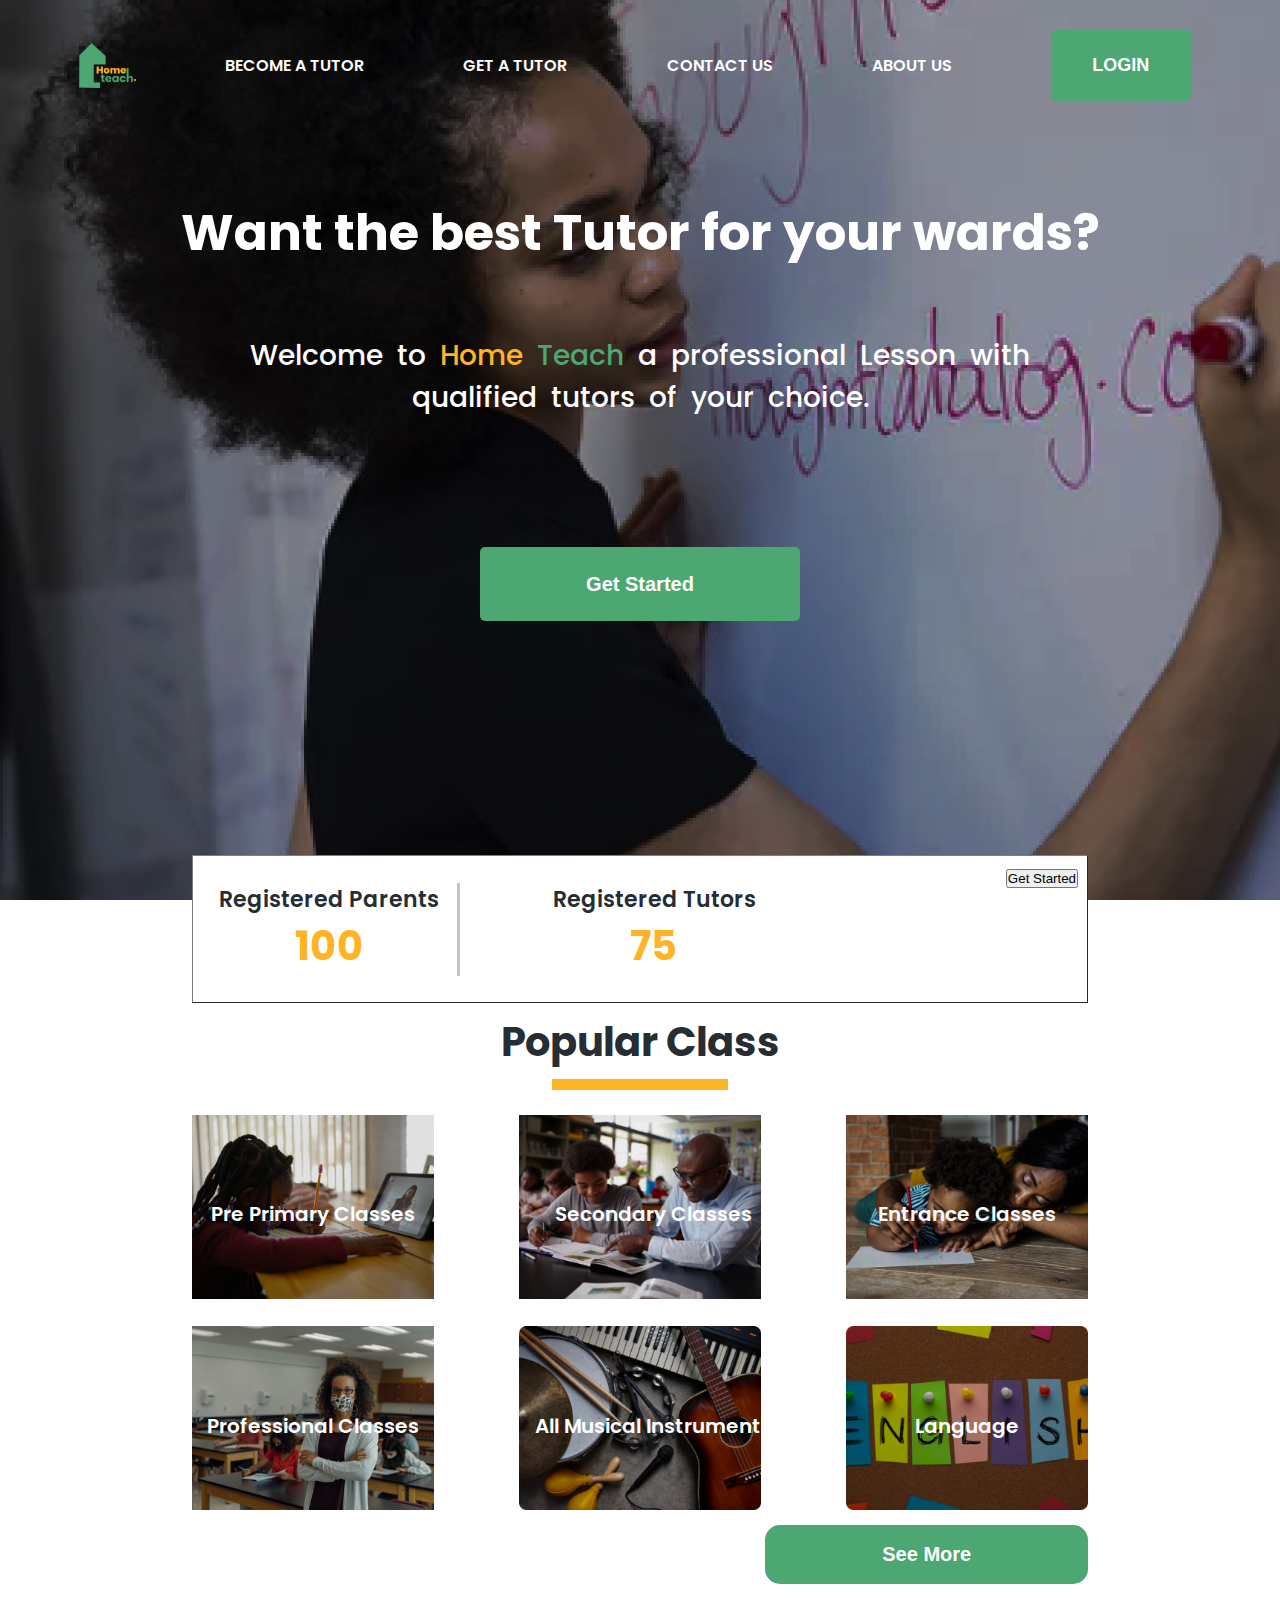
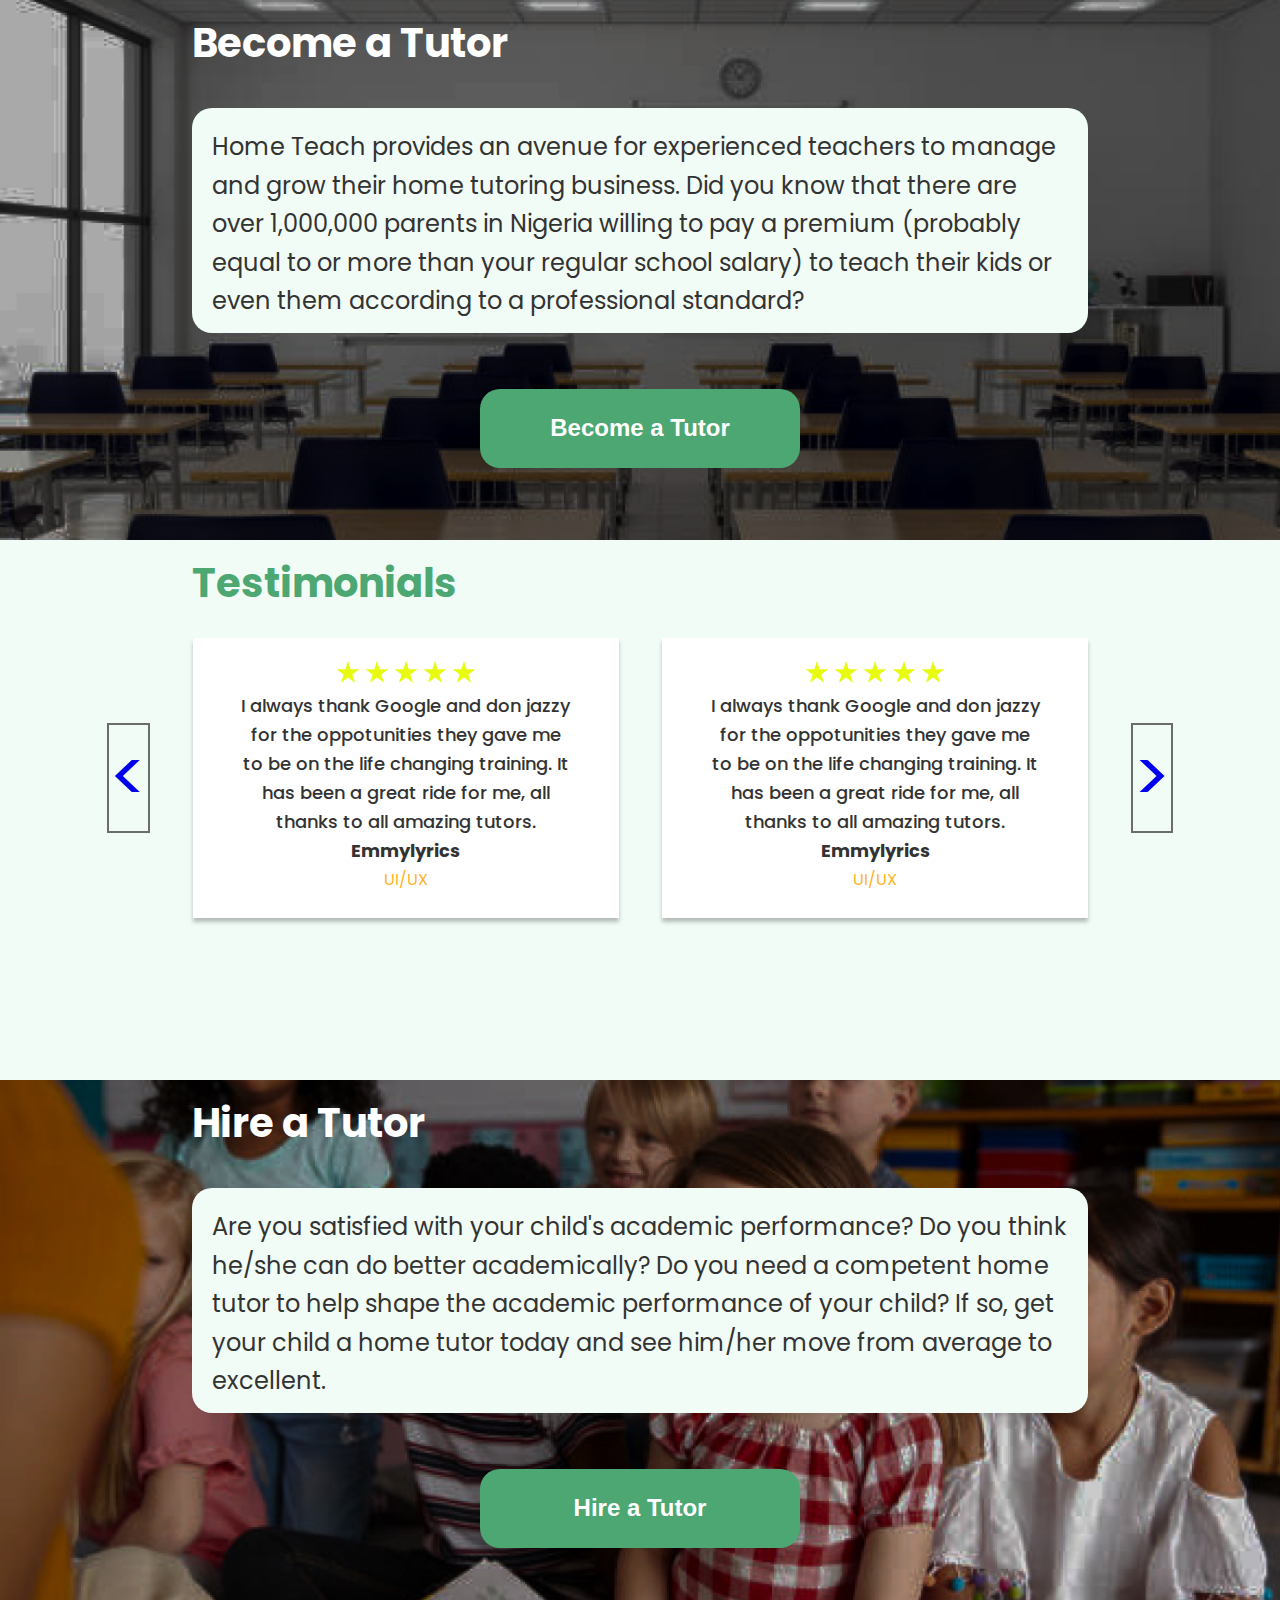
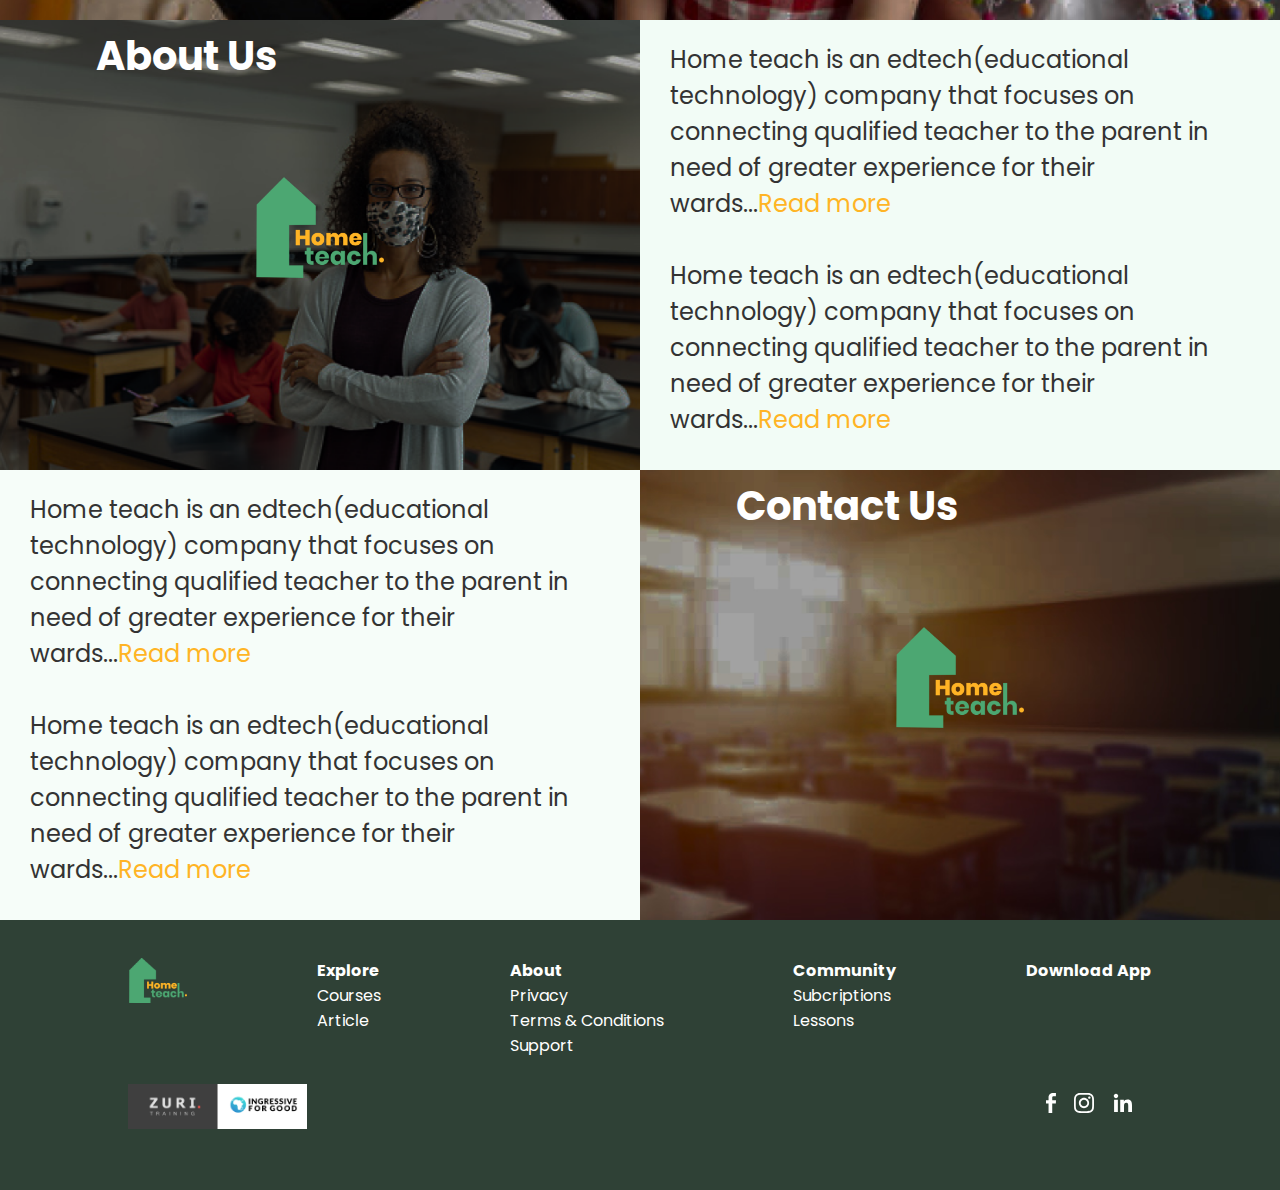
==== index.html @ fe188f07 "Rename home page.html to index.html" ====
<!DOCTYPE html>
<html lang="en">
<head>
    <meta charset="UTF-8">
    <meta http-equiv="X-UA-Compatible" content="IE=edge">
    <meta name="viewport" content="width=device-width, initial-scale=1.0">
    <title>Home page</title>
    <link rel="stylesheet" href="./homepage.css">
    <link rel="stylesheet" href="https://cdnjs.cloudflare.com/ajax/libs/font-awesome/5.15.3/css/all.min.css" integrity="sha512-iBBXm8fW90+nuLcSKlbmrPcLa0OT92xO1BIsZ+ywDWZCvqsWgccV3gFoRBv0z+8dLJgyAHIhR35VZc2oM/gI1w==" crossorigin="anonymous" referrerpolicy="no-referrer" />
</head>
<body>
    <section id="landing">
    <nav>
        <img src="./logo/hometeach 1.png" alt="logo" class="logo">

            <a href="#become-a-tutor" target="">Become a tutor</a>
            <a href="#hire-a-tutor" target="">Get a tutor</a>
            <a href="#contact-us" target="">Contact Us</a>
            <a href="#about-us" target="">About Us</a>
       
        <a href="#" target=""><button type="submit" class="login">LOGIN</button></a>
    </nav>
    <main>
        <h1 class="heading">Want the best Tutor for your wards?</h1>
        <p class="p1">Welcome to <span class="orange">Home</span> <span class="green"> Teach</span> a professional Lesson with<br> qualified tutors of your choice.</p>
        <a href="#" target=""class="btn"><button type="submit" class="btn1">Get Started</button></a>
    </main>
    </section>
    <section id="popular-class">
        <div class="part1">
            <div class="counter">
                <p>Registered Parents</p>
                <h3>100</h3>
                
            </div>
            <div class="counter" id="counter-b">
                <p>Registered Tutors</p>
                <h3>75</h3>
            </div>
            <div>
                <button type="button" >Get Started</button>
            </div>
        </div>
        <div class="sub">
            <h2 class="sub-header">Popular class</h2>
            <img src="./icons/Rectangle 138.svg" alt="" class="bar">
        </div>
        <div>
            <div class="line1">
            <img src="./bg/Rectangle 1.png" alt="Pre primary classes" class="rectangle"><span class="topic1">Pre primary Classes</span>
            <img src="./bg/Rectangle 2.png" alt="Secondary classes" class="rectangle"><span class="topic2">Secondary Classes</span>
            <img src="./bg/Rectangle 3.png" alt="Entrance classes" class="rectangle"><span class="topic3">Entrance Classes</span>
            </div>
            <div class="line2">
            <img src="./bg/Rectangle 4.png" alt="professional classes" class="rectangle"><span class="topic4">Professional Classes</span>
            <img src="./bg/Rectangle 5.png" alt="all musical instruments" class="rectangle"><span class="topic5">All Musical Instruments</span>
            <img src="./bg/Rectangle 6.png" alt="language" class="rectangle"><span class="topic6">Language</span>
            </div>
            <div class="line3">
            <a href="#" target=""><button type="button"  
            class="btn3">See More</button></a></div>
        </div>
    </section>
    <section id="become-a-tutor">
        <h2 class="header">Become a Tutor</h2>
        <div class="text-box1">
            <p>Home Teach provides an avenue for experienced teachers to manage and grow their home tutoring business. Did you know that there are over 1,000,000 parents in Nigeria willing to pay a premium (probably equal to or more than your regular school salary) to teach their kids or even them according to a professional standard?</p>
        </div>
        <div class="btn"><button type="button" class="btn4">Become a Tutor</button></div>
    </section>
    <section id="testimonials">
        <h2>Testimonials</h2>
        <div class="container">
            <a href="#" target="" class="arrow-nav1"><</a> 
            <div class="card1">
                <div class="rating">
                    
                    <img src="./icons/Star 9.svg" alt="star icon">
                    <img src="./icons/Star 9.svg" alt="star icon">
                    <img src="./icons/Star 9.svg" alt="star icon">
                    <img src="./icons/Star 9.svg" alt="star icon">
                    <img src="./icons/Star 9.svg" alt="star icon">
                </div>
                <p>I always thank Google and don jazzy for the oppotunities they gave me to be on the life changing training. It has been a great ride for me, all thanks to all amazing tutors.</p>
                <p><strong>Emmylyrics</strong></p>
                <h6> UI/UX</h6>
            </div>
            <div class="card2">
                <div class="rating">
                    <img src="./icons/Star 9.svg" alt="star icon">
                    <img src="./icons/Star 9.svg" alt="star icon">
                    <img src="./icons/Star 9.svg" alt="star icon">
                    <img src="./icons/Star 9.svg" alt="star icon">
                    <img src="./icons/Star 9.svg" alt="star icon"> 
                </div>
                <p>I always thank Google and don jazzy for the oppotunities they gave me to be on the life changing training. It has been a great ride for me, all thanks to all amazing tutors.</p>
                <p><strong>Emmylyrics</strong></p>
                <h6> UI/UX</h6>
            </div>
            <a href="#" class="arrow-nav2" target="">></a>
        </div> 
    </section> 
    <section id="hire-a-tutor">
        <h2 class="header">Hire a Tutor</h2>
        <div class="text-box2">
            <p>Are you satisfied with your child's academic performance? Do you think he/she can do better academically? Do you need a competent home tutor to help shape the academic performance of your child? If so, get your child a home tutor today and see him/her move from average to excellent.</p>
        </div>
        <div class="btn"><button type="button" class="btn5">Hire a Tutor</button></div>
    </section>
    <section id="about-us">
        <div class="first-half">
            <h2 class="header">About Us</h2>
            <img src="./logo/hometeach 2.png" alt="logo" class="logo-a"> 
        </div>
        <div class="second-half">
            <div class="text-a">
            <p>Home teach is an edtech(educational technology) company that focuses on connecting qualified teacher to the parent in need of greater experience for their wards...<a href="#" target=""class="orange">Read more</a></p>
            <br>
            <p>Home teach is an edtech(educational technology) company that focuses on connecting qualified teacher to the parent in need of greater experience for their wards...<a href="#" target="" class="orange">Read more</a></p>
            </div>
        </div>
    </section>
    <section id="contact-us">
        <div class="first-half-b">
            <div class="text-b">
            <p>Home teach is an edtech(educational technology) company that focuses on connecting qualified teacher to the parent in need of greater experience for their wards...<a href="#" target="" class="orange">Read more</a></p>
            <br>
            <p>Home teach is an edtech(educational technology) company that focuses on connecting qualified teacher to the parent in need of greater experience for their wards...<a href="#" target="" class="orange">Read more</a></p>
            </div>
        </div>
        <div class="second-half-b">
        <h2 class="header">Contact Us</h2>
        <img src="./logo/hometeach 3.png" alt="logo" class="logo-a">
        </div>
    </section>
    <footer>
        <div class="footer">
            <div class="footer-items"><img src="./logo/hometeach 4.png" alt="logo" class="logo"></div>
            <div class="footer-items">
                <p><strong>Explore</strong></p>
                <ul class="ul">
                    <li><a href="#"class="link" >Courses</a></li>
                    <li><a href="#"class="link" >Article</a></li>
                </ul>
            </div>
            <div class="footer-items">
                <p><strong>About</strong></p>
                <ul class="ul">
                    <li><a href="#" class="link">Privacy</a></li>
                    <li><a href="#" class="link">Terms & Conditions</a></li>
                    <li><a href="#" class="link" >Support</a></li>
                </ul>
            </div>
            <div class="footer-items">
                <p><strong>Community</strong></p>
                <ul class="ul">
                    <li><a href="#"class="link">Subcriptions</a></li>
                    <li><a href="#" class="link">Lessons</a></li>
                </ul>
             </div>
            <div class="footer-items">
                <a href="#"class="link"><strong>Download App</strong></a>
            </div>
        </div>
        <div class="footer-icons">
            <img src="./logo/zuri logo.png" alt="zuri-logo" class="logo">
            <div  id="icons">
                <a href="#" target=""><img src="./icons/Vector (4).svg" alt="facebook icon"></a>
                <a href="#" target=""><img src="./icons/Vector (1).svg" alt="instagram icon"></a>
                <a href="#" target=""><img src="./icons/bx_bxl-linkedin.svg" alt="linkedIn icon"></a>
            </div>
        </div>
    </footer>
</body>
</html>
---- homepage.css ----
@import url('https://fonts.googleapis.com/css2?family=Poppins:wght@400;500;600;700&display=swap');
*{
    padding: 0;
    margin: 0;
    
}
body{
    box-sizing: border-box;
    list-style: none;
    font-family: 'Poppins', sans-serif;
}
a{
    text-decoration:none;
}

/* first section*/
#landing{
    width: 100%;
    height: 100vh;
    background-image: url(./bg/img1.jpg);
    background-size: cover;
    background-repeat: no-repeat;
    /*position: absolute;*/
    margin-top: 0;
}
nav{
    display: flex;
    justify-content: space-evenly;
    align-items: center;
    width: 100%;
    margin: 0 auto 20px;
    padding-top: 20px;
}
.logo{
    height: 45px;
}
nav a{
    text-transform: uppercase;
    padding: 10px;
    color: white;
    font-weight: 600;
}
nav a:hover{
    background-color: #ffb325c4;
    border-radius: 10px;
    transition: ease-in-out 0.4s;
}
.login{
    background-color: #4ca772;
    color: white;
    font-size: 18px;
    width: 140px;
    border: none;
    border-radius: 5px;
    font-weight: 600;
    padding:25px 20px;
    
}
.login:hover, .btn1:hover, .btn3:hover, .btn4:hover, .btn5:hover{
    background-color: #ffb3258e;
    transition: all ease 0.2s;
}
main{
    width: 100%;
    margin: 0 auto;

}
main h1{
    text-align: center;
    padding:5% 0;
    font-size: 50px;
    color: white;
}
main p{
    text-align: center;
    color: white;
    font-weight: 500;
    font-size: 28px;
    margin-bottom: 2%;
    word-spacing: 7px;
}
.orange{
    color: #ffb425;
}
.green{
    color:#4ca772;
}
.btn{
    display: flex;
    justify-content: center;
    width: 100%;
    margin: 10% auto;
}
.btn1{
    margin: 0 auto;
    padding: 2% 0; 
    width: 25%;
    border: none;
    background-color: #4ca772;
    color:white;
    font-size: 20px;
    font-weight: 600;
    border-radius: 5px;
}
#popular-class{
    width:70%;
    margin:0 auto;
    background-color: white;
    text-transform: capitalize;
    height: fit-content;
}
.part1{
    display: flex;
    justify-content: space-between;
    border: 1px outset #7e7e7e;
    margin: -5% auto;
    padding: 1%;
}
.counter{
    display: flex;
    flex-direction: column;
    border-style: none inset none none;
    border-color: #c4c4c4;
    margin: 2%;
    padding-right: 2%;
    text-align: center;
}
.counter p{
    font-size: 22px;
    font-weight: 600;
    color: #262d33;
}
.counter h3{
    color:#ffb425;
    font-size: 40px;

}
#counter-b{
    margin-left: -16%;
    padding-right: -28%;
    border: none;
}
.sub{
    display: block;
    margin: 2% auto; 
    text-align: center;
}
.sub-header{
    font-size: 40px;
    color: #262d33;
    text-align: center;
    padding-bottom: 0%;
    padding-top: 4%;
}
.bar{
    padding-bottom: 0;
}
.line1, .line2{
    display: flex;
    justify-content: space-between;
    padding-bottom: 3%;
    position: relative;
}
.rectangle{
    width: 27%;
}
.topic1, .topic2, .topic3, .topic4, .topic5, .topic6{
    text-align: center;
    color: white;
    font-weight: 600;
    width: 27%;
    font-size: 20px;
    font-weight: 600;
}
.topic1, .topic4{
    position: absolute;
    top: 40%;
}
.topic2, .topic5{
    position: absolute;
    right: 35%;
    top: 40%;
}
.topic3, .topic6{
    position: absolute;
    right: 0;
    top: 40%;
}

.line3{
   position: relative;
   padding-top: 7%;
}
.btn3{
    background-color: #4ca772;
    color: white;
    font-size: 20px;
    font-weight: 600;
    border-radius: 15px;
    position: absolute;
    right: 0px;
    bottom: 16px;
    width: 36%;
    border: none;
    margin: 5% auto 0;
    padding: 2% 0; 
}

/* 3rd section*/
#become-a-tutor{
    width: 100%;
    height: 60vh;
    background-image: url(./bg/img2.jpg);
    background-repeat: no-repeat;
    background-size:cover;
    position: relative;
}
.header{
    text-align: left;
    color: white;
    font-size: 40px;
    padding: 1% 0  2% 15%;
}
.text-box1{
    /*padding: 50px 60px;*/
    position: absolute;
    top: 20%;
    right:15%;
    width: 70%;
    background-color:#f2fcf6;
    margin: 0 auto;
    border-radius: 20px;
    height:25vh;
}
.text-box1 p{
    font-size: 24px;
    font-weight: normal;
    color: #333333;
    line-height: 161%;
    font-weight: 400;
    padding: 20px;
}
.btn4{ 
    width: 25%;
    border: none;
    background-color: #4ca772;
    color:white;
    font-size: 24px;
    font-weight: 600;
    border-radius: 20px;
    margin: 0 auto ;
    padding: 2% 0; 
    position: absolute;
    top: 72%;
}
/*4th section */
#testimonials{
    background-color: #f2fcf6;
    width: 100%;
    height: 60vh;
}  
#testimonials h2{
    color: #4ca772;
    text-align: left;
    font-size: 40px;
    padding: 1% 0  2% 15%;
}
.container{
    display: flex;
    justify-content: space-evenly;
    align-items: center;
    width: 90%;
    max-height: 35vh;
    margin: 0 auto;
    
    
}
.arrow-nav1, .arrow-nav2{
    font-size: 70px;
    text-align: center;
    border: 2px solid rgba(51, 51, 51, 0.71);
}

.card1, .card2{
    background-color: white;
    /* margin: 1% 10%; */
    box-shadow: 0px 4px 4px rgba(0, 0, 0, 0.25);
    padding:2% 4%;
    text-align: center;
    font-size: 18px;
    line-height: 161%;
    color: #333333;
    font-weight: 500;
    width: 29%;
}
.card1 h6, .card2 h6{
    color:#ffb425;
    font-weight: 400;
    font-size: 16px;
}
/*5th section */
#hire-a-tutor{
    width: 100%;
    height: 60vh;
    background-image: url(./bg/img3.jpg);
    background-repeat: no-repeat;
    background-size:cover;
    position: relative;
}
.text-box2{
    position: absolute;
    top: 20%;
    right:15%;
    width: 70%;
    background-color:#f2fcf6;
    margin: 0 auto;
    border-radius: 20px;
    height:25vh;
}
.text-box2 p{
    font-size: 24px;
    font-weight: normal;
    color: #333333;
    line-height: 161%;
    font-weight: 400;
    padding: 20px;
}
.btn5{ 
    width: 25%;
    border: none;
    background-color: #4ca772;
    color:white;
    font-size: 24px;
    font-weight: 600;
    border-radius: 20px;
    margin: 0 auto ;
    padding: 2% 0; 
    position: absolute;
    top: 72%;
}
/*6th/7th section*/
#about-us, #contact-us{
    width: 100%;
    height: 50vh;
    display: flex;
    justify-content: space-between;
    position: relative;
}
.logo-a, .logo-b{
    position: absolute;
    top: 35%;
    right:40%;
    width: 20%;  
}


.first-half{
    background-image: url(./bg/img4.jpg);
    width: 50%;
    background-repeat: no-repeat;
    background-size: cover;
    color: white;
    position: relative;
}
.second-half{
    width: 50%;
    background-color: #f2fcf6;
    margin:0;
    
}
.text-a{
    font-size: 24px;
    font-weight: 400;
    color: #333333;
    position: absolute;
    top:5%;
    padding: 0 30px;
    left: 50%;
    line-height: 36px;
    
}
.text-b{
    font-size: 24px;
    font-weight: 400;
    color: #333333;
    position: absolute;
    top:5%;
    right: 50%;
    padding: 0 30px;
    line-height: 36px;
    
}
.first-half-b{
    width:50%;
    background-color: #f6fdf9;
}
.second-half-b{
    background-image: url(./bg/img5.jpg);
    width: 50%;
    background-repeat: no-repeat;
    background-size: cover;
    color: white;
    position: relative;
}
footer{
    background-color: #2f4136;
    color: white;
    margin: 0 auto;
    width: 100%;
    height: 30vh;
    display: flex;
    flex-direction: column;
}
.footer{
    display: flex;
    justify-content: space-evenly;
    align-items: flex-start;
    padding-top: 3%;
}
.ul, .link{
    list-style: none;
    color: white;
}
footer .link:hover{
    background-color: #ffb425;
}
.footer-icons{
    display: flex;
    justify-content: space-between;
    align-items: center;
    margin: 0 auto;
    padding: 2% 0;
    width: 80%;
}
#icons{
    display: flex;
    justify-content: space-evenly;
    align-items: center;
    width: 12%;
    
}
/* Media Queries */
/*@media screen and (max-width: 320px) {
    body{
        max-height: auto;
    }
    nav{
        display: none;
    }
    #landing{
        height: 50vh;
        position: relative;
    }
    main h1{
        font-size: 1px;
        text-align: center;
        line-height: 100%;
        width: 70%;
    }
    main p{
        font-size: 2px;
        margin: 0 auto;
        width:80%;
    }
    button .btn1{
        width: 15px;
        padding: 2px 4px;

    }
    
}
@media screen and (max-width:480px) {

}
@media screen and (max-width:768px){
    #landing{
        height: 50vh;
    }
    .login{
        padding:2px;
        font-size: 14px;
        width: 20px;   
    }
    button .btn1{

    }
    main h1{
        font-size:25px;
    }
    main p{
        font-size: 14px;
    }
    .part1{
        
    }
    .text-a, .text-b{
        line-height:140% ;
    }
    .logo-a, .logo-b{
        width: 50%;
        right: 30px;
    }
    .text-box1 p, .text-box2 p, .text-a, .text-b{
        width:70%
        font-size: 10px;
        font-weight: normal;
        color: #333333;

    }
    
}
@media screen and (max-width:1212px) {
    body{
        width: 100%;
        height: auto;
    }
    #landing{
        height: auto;

    }
    nav{
        width: 80%;
    }

    button .login{
        padding: 5px;
    }
    main h1{
        font-size: 32px;
    }
    main p{
        font-size: 18px;
    }
    button .btn1{
          margin-top: -70px;     
        
    }
    div .container{
        font-size: 12px;
    }
    .text-box1 p, .text-box2 p, .text-a, .text-b{
        font-size: 18px;
        font-weight: normal;
        color: #333333;

    }
    .logo-a, .logo-b{
        width: 50%;
       left: 30%;
    }

}*/
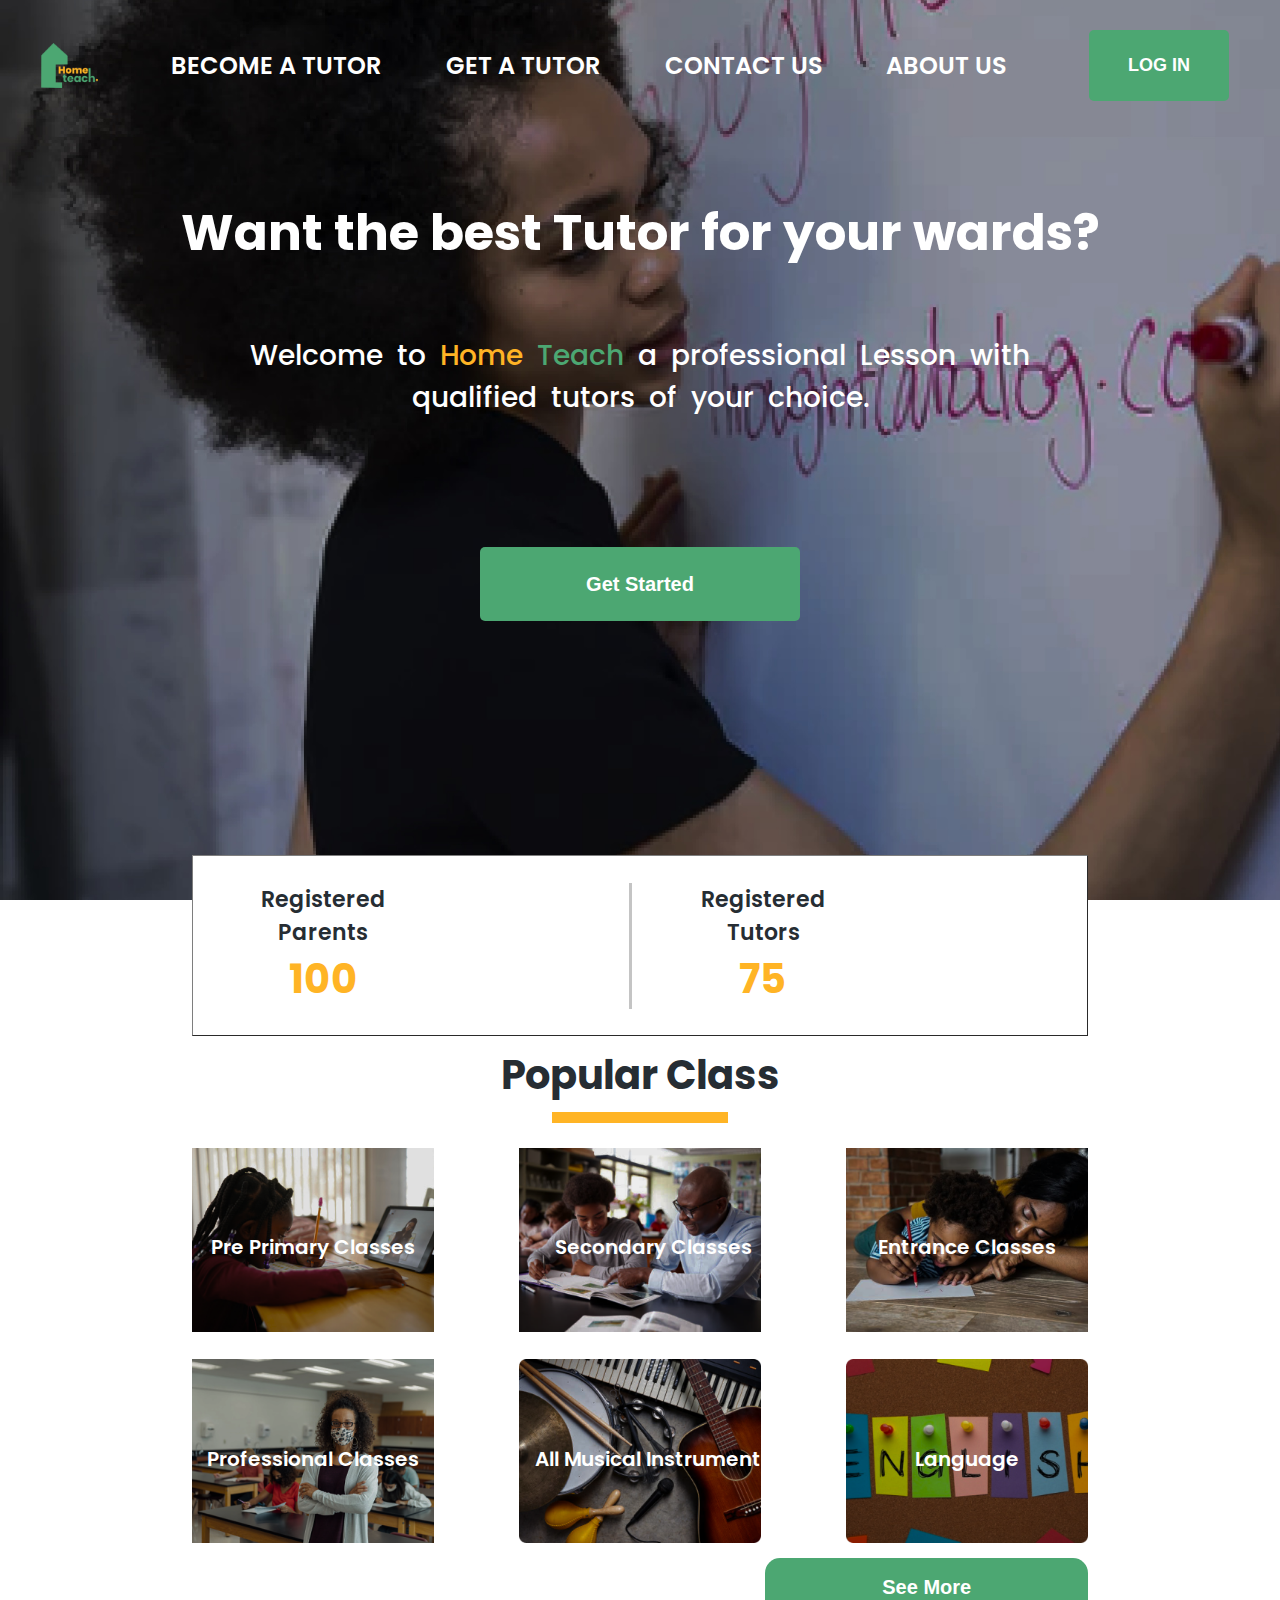
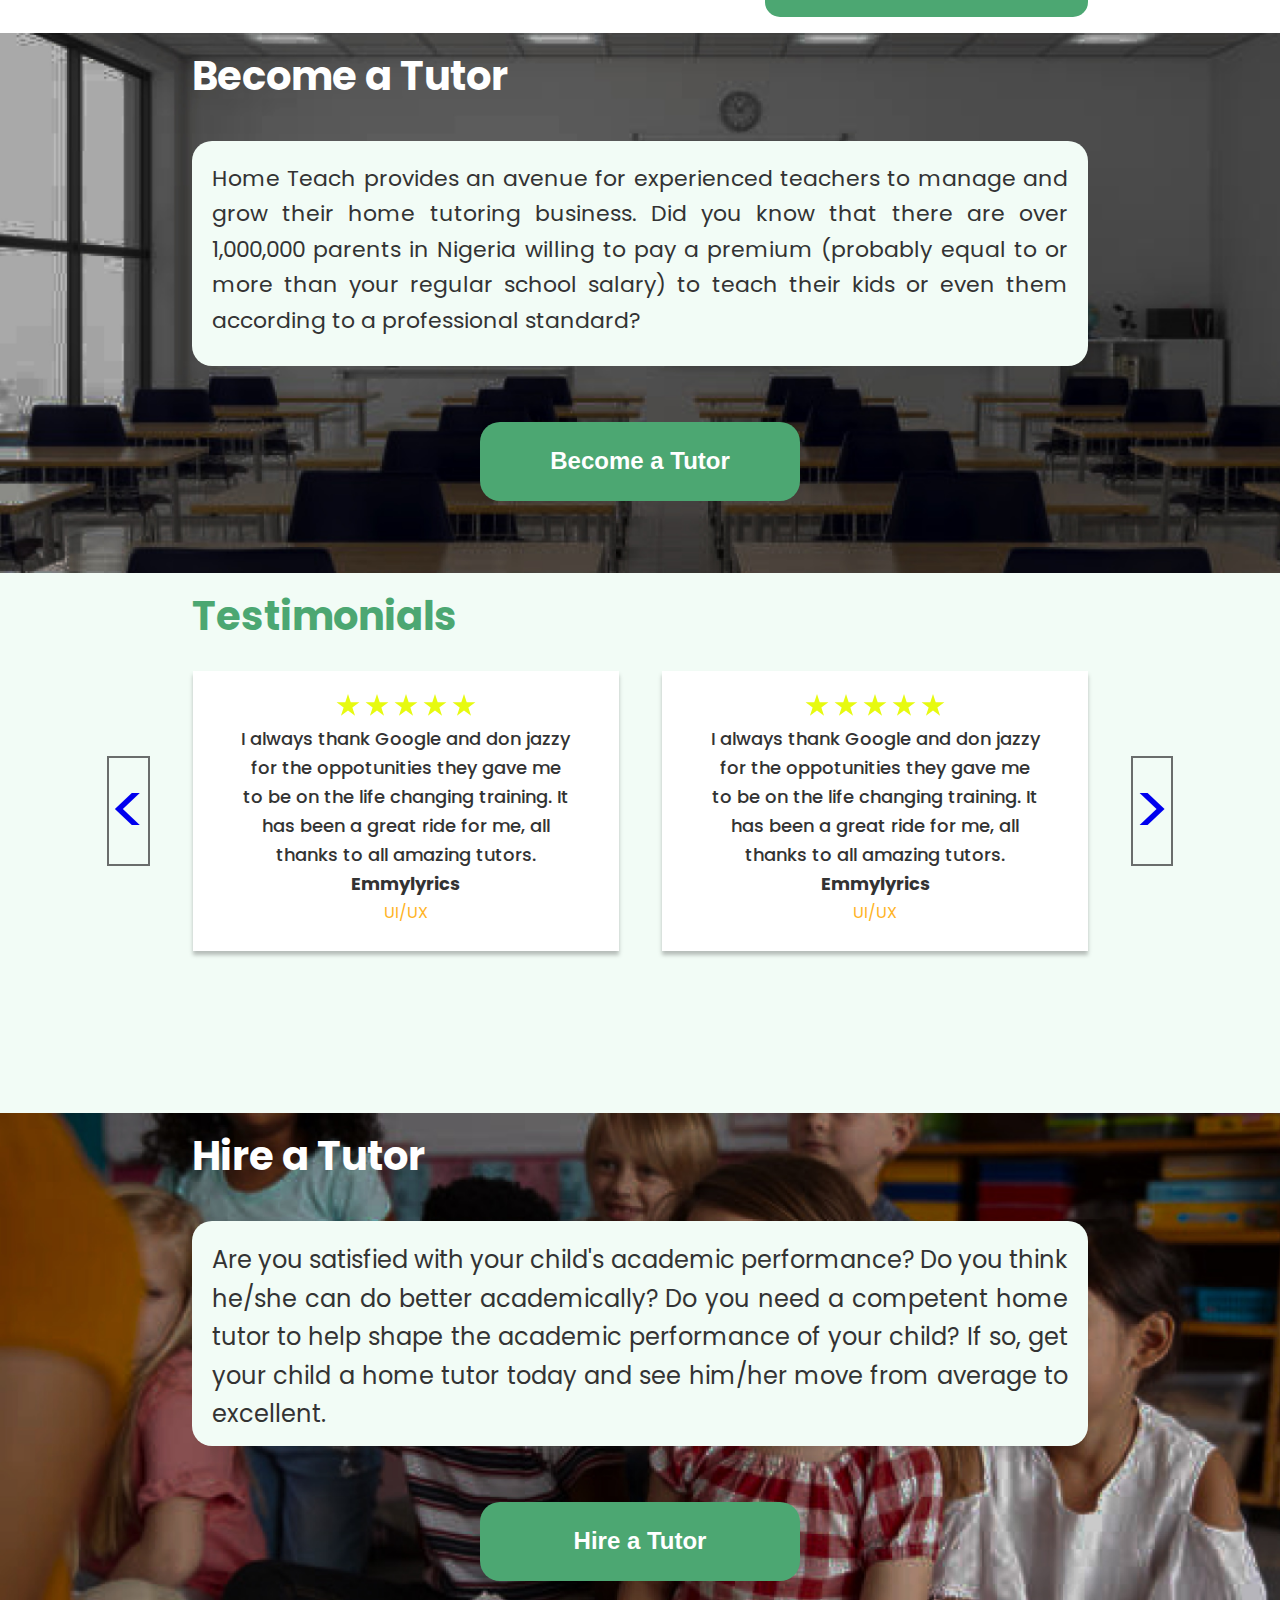
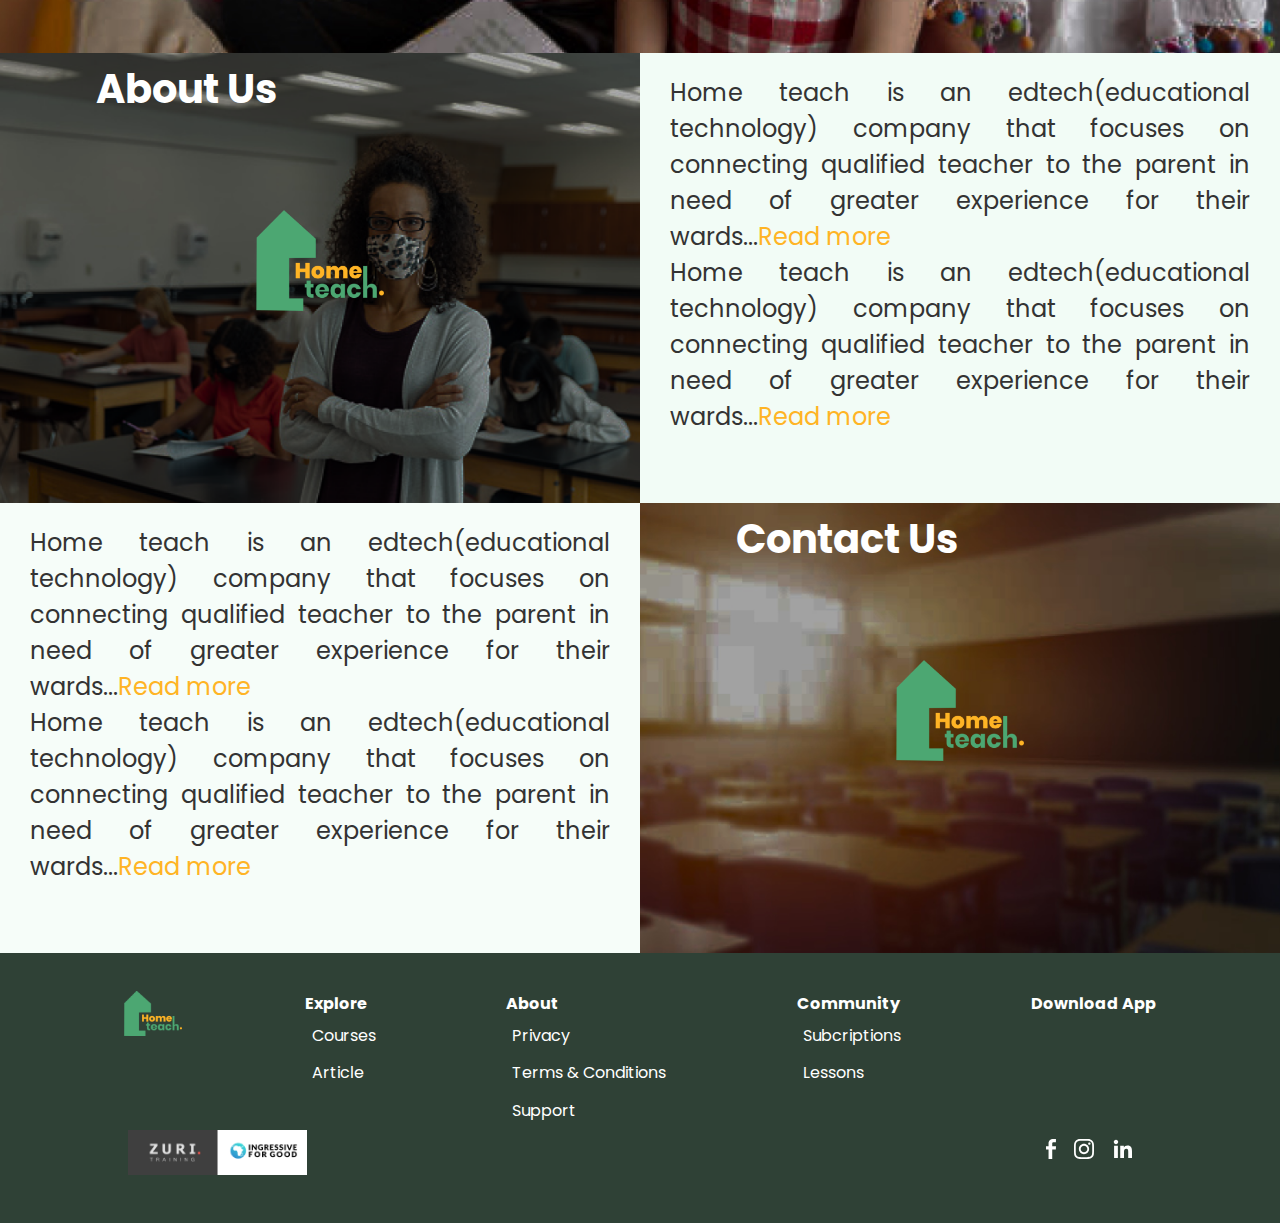
==== commit 21e766be: "desktop responsiveness" ====
--- a/index.html
+++ b/index.html
@@ -7,18 +7,25 @@
     <title>Home page</title>
     <link rel="stylesheet" href="./homepage.css">
     <link rel="stylesheet" href="https://cdnjs.cloudflare.com/ajax/libs/font-awesome/5.15.3/css/all.min.css" integrity="sha512-iBBXm8fW90+nuLcSKlbmrPcLa0OT92xO1BIsZ+ywDWZCvqsWgccV3gFoRBv0z+8dLJgyAHIhR35VZc2oM/gI1w==" crossorigin="anonymous" referrerpolicy="no-referrer" />
+    <script src="./homepage.js" defer></script>
 </head>
 <body>
+    
     <section id="landing">
-    <nav>
+    <nav class="navbar">
         <img src="./logo/hometeach 1.png" alt="logo" class="logo">
-
-            <a href="#become-a-tutor" target="">Become a tutor</a>
-            <a href="#hire-a-tutor" target="">Get a tutor</a>
-            <a href="#contact-us" target="">Contact Us</a>
-            <a href="#about-us" target="">About Us</a>
-       
-        <a href="#" target=""><button type="submit" class="login">LOGIN</button></a>
+        <a href="#" class="hamburger">
+            <span class="rod"></span>
+            <span class="rod"></span>
+            <span class="rod"></span>
+        </a>
+        <ul class="navlink">
+        <li><a href="#become-a-tutor" target="">Become a tutor</a></li>
+        <li><a href="#hire-a-tutor" target="">Get a tutor</a></li>
+        <li><a href="#contact-us" target="">Contact Us</a></li>
+        <li><a href="#about-us" target="">About Us</a></li>
+        </ul>
+        <a href="#" target=""><button type="submit" class="login">LOG IN</button></a>
     </nav>
     <main>
         <h1 class="heading">Want the best Tutor for your wards?</h1>
@@ -36,9 +43,6 @@
             <div class="counter" id="counter-b">
                 <p>Registered Tutors</p>
                 <h3>75</h3>
-            </div>
-            <div>
-                <button type="button" >Get Started</button>
             </div>
         </div>
         <div class="sub">
@@ -115,7 +119,6 @@
         <div class="second-half">
             <div class="text-a">
             <p>Home teach is an edtech(educational technology) company that focuses on connecting qualified teacher to the parent in need of greater experience for their wards...<a href="#" target=""class="orange">Read more</a></p>
-            <br>
             <p>Home teach is an edtech(educational technology) company that focuses on connecting qualified teacher to the parent in need of greater experience for their wards...<a href="#" target="" class="orange">Read more</a></p>
             </div>
         </div>
@@ -124,7 +127,6 @@
         <div class="first-half-b">
             <div class="text-b">
             <p>Home teach is an edtech(educational technology) company that focuses on connecting qualified teacher to the parent in need of greater experience for their wards...<a href="#" target="" class="orange">Read more</a></p>
-            <br>
             <p>Home teach is an edtech(educational technology) company that focuses on connecting qualified teacher to the parent in need of greater experience for their wards...<a href="#" target="" class="orange">Read more</a></p>
             </div>
         </div>
@@ -138,14 +140,14 @@
             <div class="footer-items"><img src="./logo/hometeach 4.png" alt="logo" class="logo"></div>
             <div class="footer-items">
                 <p><strong>Explore</strong></p>
-                <ul class="ul">
+                <ul class="footer-list">
                     <li><a href="#"class="link" >Courses</a></li>
                     <li><a href="#"class="link" >Article</a></li>
                 </ul>
             </div>
             <div class="footer-items">
                 <p><strong>About</strong></p>
-                <ul class="ul">
+                <ul class="footer-list">
                     <li><a href="#" class="link">Privacy</a></li>
                     <li><a href="#" class="link">Terms & Conditions</a></li>
                     <li><a href="#" class="link" >Support</a></li>
@@ -153,7 +155,7 @@
             </div>
             <div class="footer-items">
                 <p><strong>Community</strong></p>
-                <ul class="ul">
+                <ul class="footer-list">
                     <li><a href="#"class="link">Subcriptions</a></li>
                     <li><a href="#" class="link">Lessons</a></li>
                 </ul>
@@ -172,4 +174,4 @@
         </div>
     </footer>
 </body>
-</html>
+</html>--- a/homepage.css
+++ b/homepage.css
@@ -45,6 +45,42 @@
     border-radius: 10px;
     transition: ease-in-out 0.4s;
 }
+ul.navlink {
+    display: flex;
+    margin: 0; 
+    padding: 0;
+}
+
+.navlink li {
+    margin: 0 2vw;
+    list-style: none;
+    font-size: 1.1rem;
+}
+
+ul li a {
+    text-decoration:none;
+    color: white;
+    padding: 0.5vw;
+    display: block;
+    font-size: 24px;
+}
+
+.hamburger {
+    position: absolute;
+    top: 40px;
+    left: 16px;
+    display: none;
+    flex-direction: column;
+    justify-content: space-between;
+    width: 30px;
+    height: 25px;  
+}
+.hamburger .rod {
+        height: 3px;
+        width: 100%;
+        background-color: #ffb325;
+        border-radius: 5px;
+ }
 .login{
     background-color: #4ca772;
     color: white;
@@ -111,7 +147,7 @@
 }
 .part1{
     display: flex;
-    justify-content: space-between;
+    justify-content: space-around;
     border: 1px outset #7e7e7e;
     margin: -5% auto;
     padding: 1%;
@@ -122,8 +158,11 @@
     border-style: none inset none none;
     border-color: #c4c4c4;
     margin: 2%;
-    padding-right: 2%;
+    padding-right: 23%;
     text-align: center;
+}
+#counter-b{
+    border: none;
 }
 .counter p{
     font-size: 22px;
@@ -136,8 +175,6 @@
 
 }
 #counter-b{
-    margin-left: -16%;
-    padding-right: -28%;
     border: none;
 }
 .sub{
@@ -233,12 +270,13 @@
     height:25vh;
 }
 .text-box1 p{
-    font-size: 24px;
+    font-size: 22px;
     font-weight: normal;
     color: #333333;
     line-height: 161%;
     font-weight: 400;
     padding: 20px;
+    text-align: justify;
 }
 .btn4{ 
     width: 25%;
@@ -308,6 +346,7 @@
     position: relative;
 }
 .text-box2{
+    text-align: justify;
     position: absolute;
     top: 20%;
     right:15%;
@@ -377,6 +416,7 @@
     padding: 0 30px;
     left: 50%;
     line-height: 36px;
+    text-align: justify;
     
 }
 .text-b{
@@ -388,6 +428,7 @@
     right: 50%;
     padding: 0 30px;
     line-height: 36px;
+    text-align: justify;
     
 }
 .first-half-b{
@@ -417,9 +458,10 @@
     align-items: flex-start;
     padding-top: 3%;
 }
-.ul, .link{
+.footer-list, .link{
     list-style: none;
     color: white;
+    font-size: 16px;
 }
 footer .link:hover{
     background-color: #ffb425;
@@ -429,7 +471,7 @@
     justify-content: space-between;
     align-items: center;
     margin: 0 auto;
-    padding: 2% 0;
+    padding: 0% 0;
     width: 80%;
 }
 #icons{
@@ -508,45 +550,172 @@
 
     }
     
-}
-@media screen and (max-width:1212px) {
+}*/
+@media screen and (max-width: 425px) {
+    body{
+        height:auto;
+    }
+    .hamburger{
+        display: flex;
+    }
+   .navlink{
+       display: none;
+       width: 100%;
+       display: none;
+   }
+  .navbar{ 
+        display: none;
+        flex-direction: column;
+        align-items: flex-start;
+    }
+       .navlink ul{
+         flex-direction: row;
+          width: 100%;
+    }
+      .navlink li{
+        text-align: center;
+    }
+       .navlink li a {
+         padding: 0.5rem 1rem;
+         font-size: 10px;
+    }
+       .navlink.active{
+         display: flex;
+       }
+       #about-us, #contact-us{
+           height: 60vh;
+       }
+       .text-a, .text-b{
+           line-height: 18px;
+           padding:0px;
+       }
+       .header{
+           font-size: 22px;
+       }
+       .text-box1, .text{
+           width: 90%;
+       }
+}
+@media screen and (max-width: 768px) {
+    nav{
+        font-size: 12px;
+    }
+
+    .login{
+        width: 120px;
+    
+    }
+    main p{
+        margin-bottom: 5%;
+    }
+    .counter{
+        padding: 0;
+    }
+    .counter p{
+        font-size: 15px;
+    }
+    .counter h3{
+        font-size: 35px;
+    }
+    .bar{
+        width: 24%;
+    }
+
+    .card1, .card2{
+        line-height: 20px;
+    }
+    h2{
+        font-size: 30px;
+    }
+    p, strong, h6{
+        font-size: 12px;
+    }
+    .arrow-nav1, .arrow-nav2{
+        font-size: 40px;
+    }
+    .text-a, .text-b{
+        line-height: 24px;
+    }
+    .text-box1 p, .text-box2 p{
+        padding: 10px;
+        font-size: 14px;
+    }
+    .footer-items, .link{
+        font-size: 10px;
+    }
+}
+@media screen and (max-width:1024px) {
     body{
         width: 100%;
         height: auto;
     }
     #landing{
         height: auto;
-
-    }
-    nav{
-        width: 80%;
-    }
-
-    button .login{
-        padding: 5px;
+    }
+    ul li a{
+        font-size: 15px;
+    }
+    .login{
+        font-size: 14px;
+        padding: 16px 20px;
     }
     main h1{
-        font-size: 32px;
+        font-size: 35px;
     }
     main p{
         font-size: 18px;
     }
-    button .btn1{
-          margin-top: -70px;     
-        
-    }
-    div .container{
-        font-size: 12px;
-    }
-    .text-box1 p, .text-box2 p, .text-a, .text-b{
-        font-size: 18px;
-        font-weight: normal;
-        color: #333333;
-
-    }
+    .btn{
+        margin: 0% auto;
+        padding-bottom: 4%;
+    }
+    .btn3{
+        bottom:8px;
+        font-size: 16px;
+    }
+    .btn4, .btn5{
+        font-size: 16px;
+    }
+    .part1{
+        margin: -3% auto;
+        width:98%;
+    }
+    .sub-header{
+        padding-top: 1%;
+        font-size: 30px;
+    }
+    .header{
+        font-size: 30px;
+    }
+    #testimonials h2{
+        font-size: 30px;
+    }
+    .counter{
+        padding-right: 12%;
+    }
+    .topic1, .topic2, .topic3, .topic4, .topic5, .topic6{
+        font-size: 11px;
+    }
+    .text-box1 p{
+        padding: 5px 14px;
+    }
+    .card1, .card2{
+        font-size: 16px;
+        padding: 1% 4%;
+    }
+    .text-box1 p, .text-box2 p{
+        font-size: 15px;
+        text-align: justify;
+    }
+    .text-a, .text-b{
+        font-size: 14px;
+        text-align: justify;
+}
     .logo-a, .logo-b{
-        width: 50%;
-       left: 30%;
-    }
-
-}*/+        width:28%;
+    }
+    .footer-items, .link{
+        font-size: 11px;
+    }
+
+}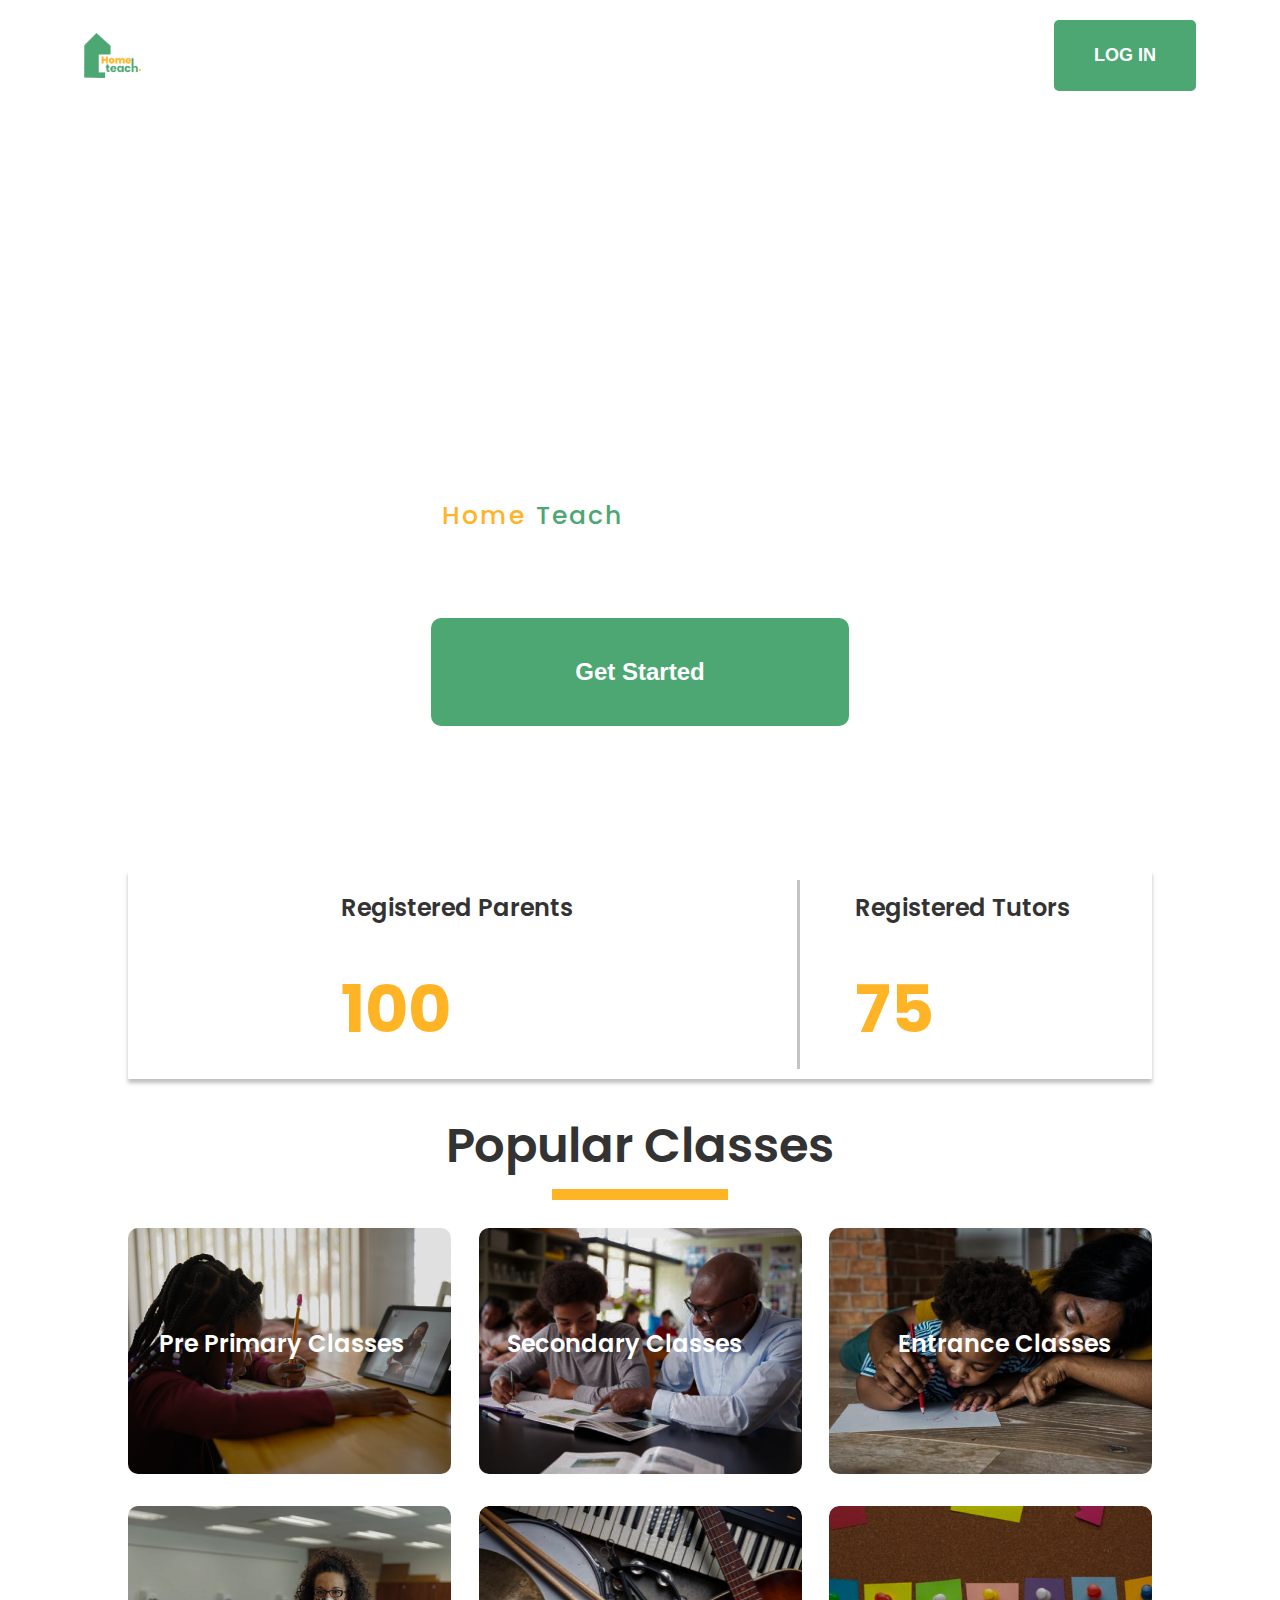
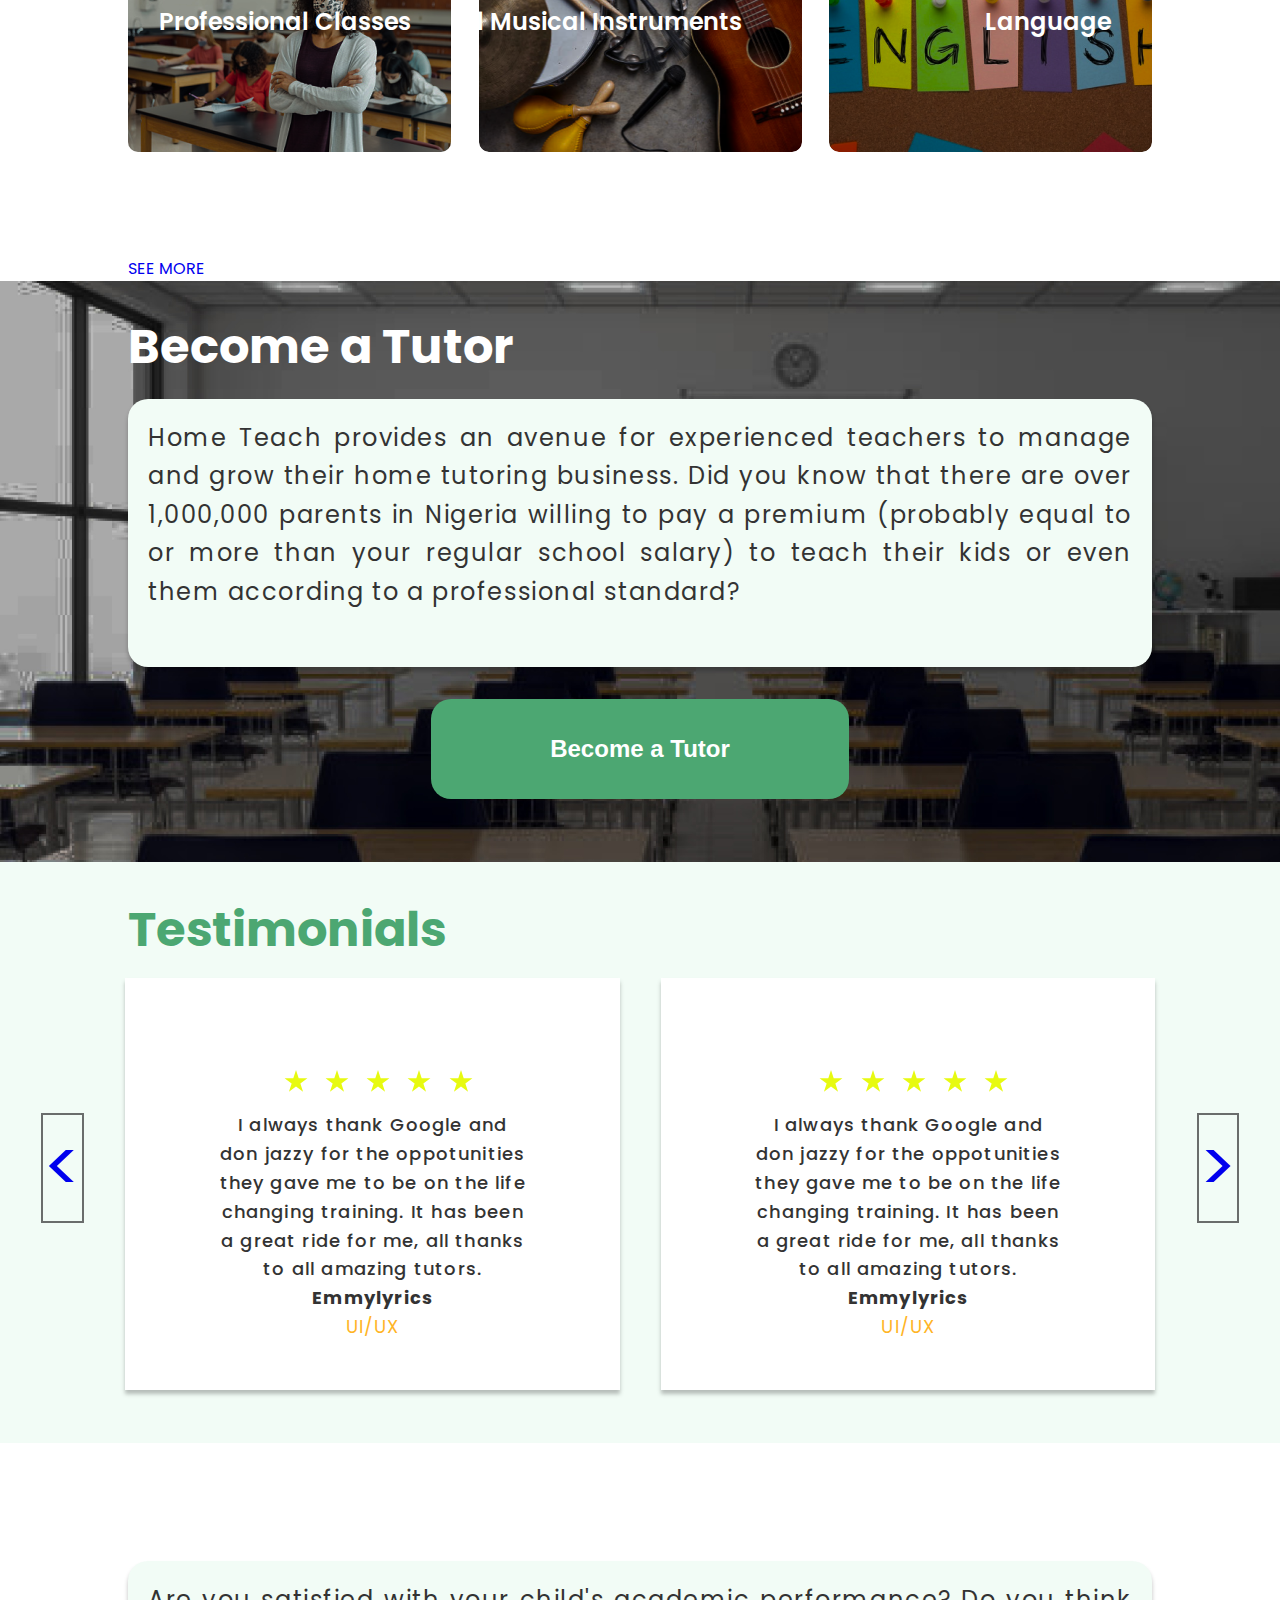
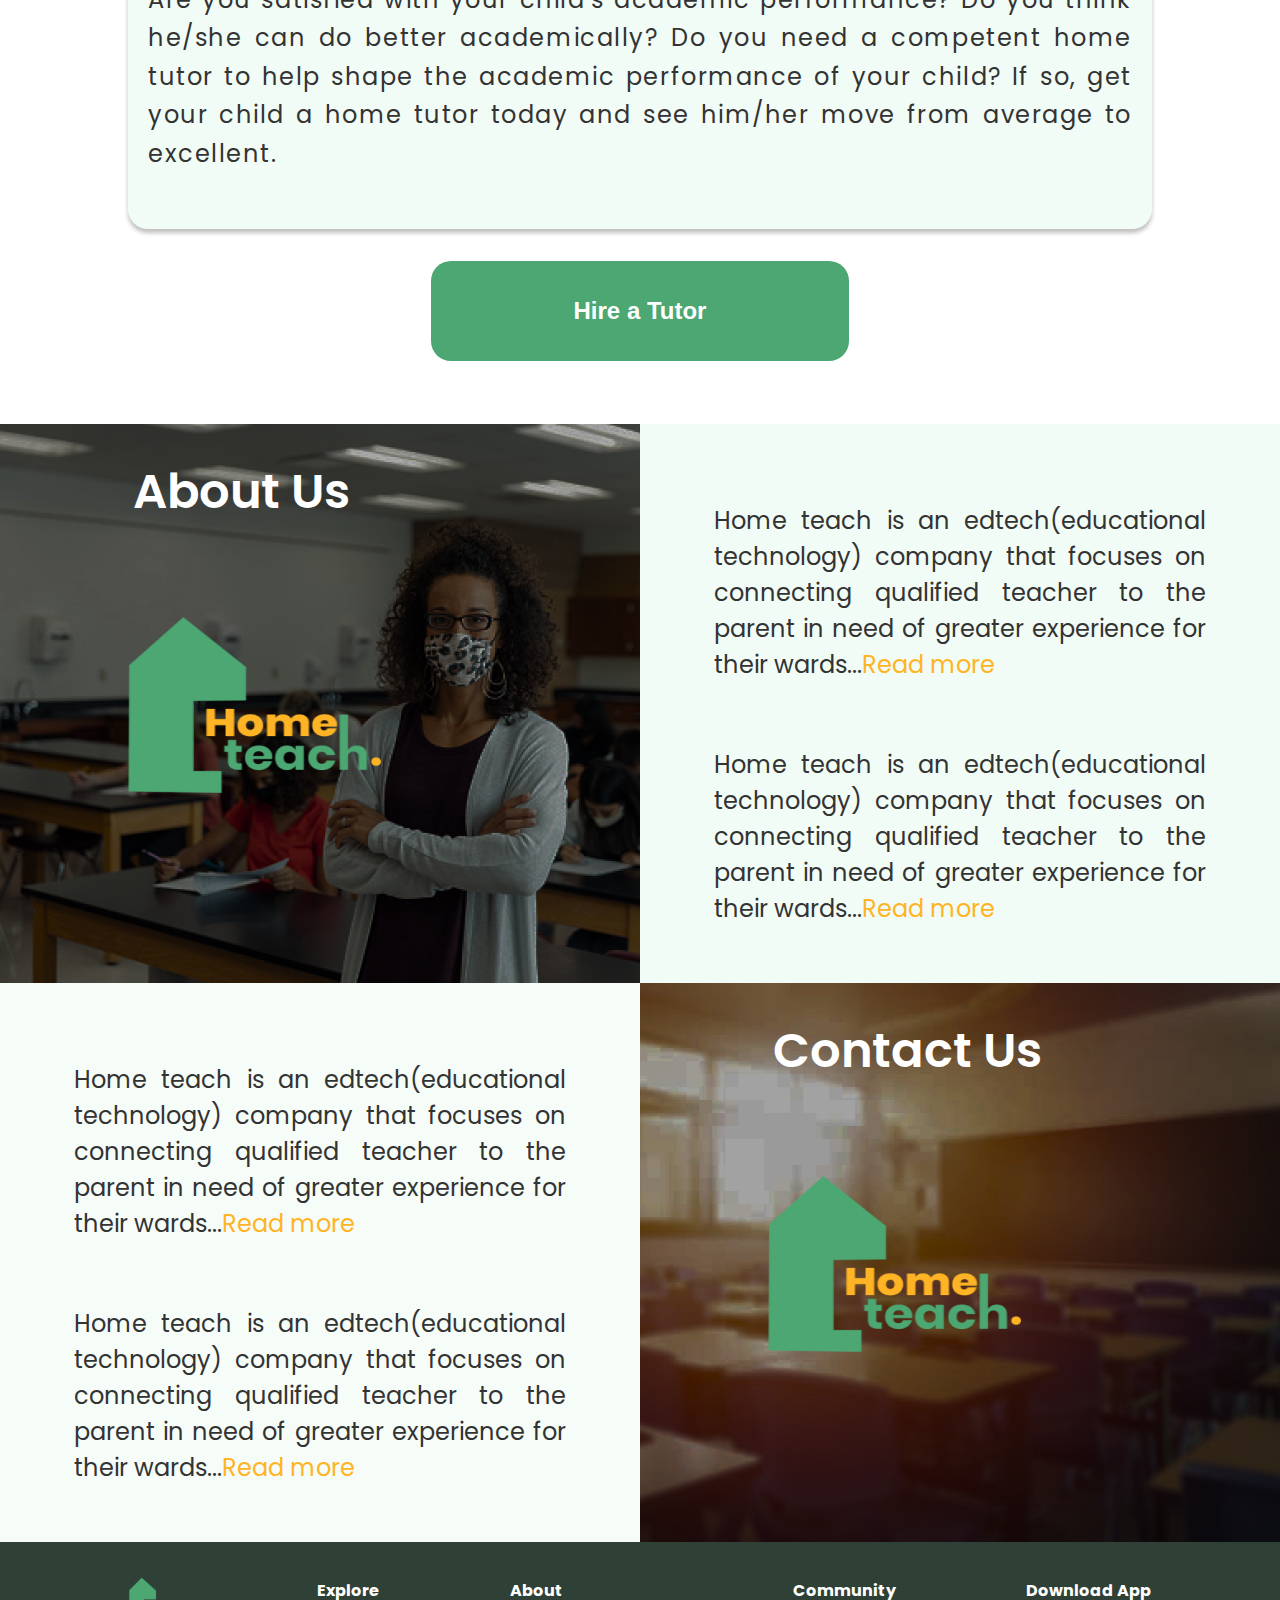
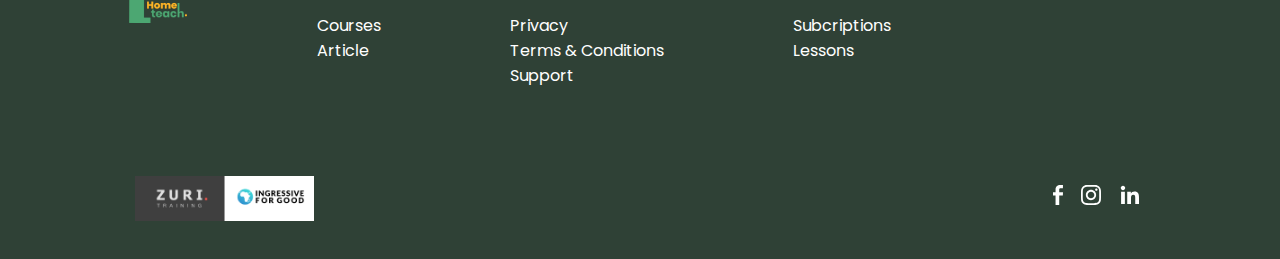
==== commit 066082ec: "Added media queries of 320px and 1024px" ====
--- a/index.html
+++ b/index.html
@@ -15,11 +15,11 @@
     <nav class="navbar">
         <img src="./logo/hometeach 1.png" alt="logo" class="logo">
         <a href="#" class="hamburger">
-            <span class="rod"></span>
-            <span class="rod"></span>
-            <span class="rod"></span>
+            <span class="bar1"></span>
+            <span class="bar1"></span>
+            <span class="bar1"></span>
         </a>
-        <ul class="navlink">
+        <ul class="nav-links">
         <li><a href="#become-a-tutor" target="">Become a tutor</a></li>
         <li><a href="#hire-a-tutor" target="">Get a tutor</a></li>
         <li><a href="#contact-us" target="">Contact Us</a></li>
@@ -46,7 +46,7 @@
             </div>
         </div>
         <div class="sub">
-            <h2 class="sub-header">Popular class</h2>
+            <h2>Popular Classes</h2>
             <img src="./icons/Rectangle 138.svg" alt="" class="bar">
         </div>
         <div>
@@ -61,8 +61,7 @@
             <img src="./bg/Rectangle 6.png" alt="language" class="rectangle"><span class="topic6">Language</span>
             </div>
             <div class="line3">
-            <a href="#" target=""><button type="button"  
-            class="btn3">See More</button></a></div>
+            <a href="#" target="">SEE MORE</a></div>
         </div>
     </section>
     <section id="become-a-tutor">
@@ -77,29 +76,32 @@
         <div class="container">
             <a href="#" target="" class="arrow-nav1"><</a> 
             <div class="card1">
-                <div class="rating">
-                    
-                    <img src="./icons/Star 9.svg" alt="star icon">
-                    <img src="./icons/Star 9.svg" alt="star icon">
-                    <img src="./icons/Star 9.svg" alt="star icon">
-                    <img src="./icons/Star 9.svg" alt="star icon">
-                    <img src="./icons/Star 9.svg" alt="star icon">
+                <div class="card-txt">
+                <div class="rating">  
+                    <img src="./icons/Star 9.svg" alt="star icon" class="star">
+                    <img src="./icons/Star 9.svg" alt="star icon" class="star">
+                    <img src="./icons/Star 9.svg" alt="star icon" class="star">
+                    <img src="./icons/Star 9.svg" alt="star icon" class="star">
+                    <img src="./icons/Star 9.svg" alt="star icon" class="star">
                 </div>
                 <p>I always thank Google and don jazzy for the oppotunities they gave me to be on the life changing training. It has been a great ride for me, all thanks to all amazing tutors.</p>
                 <p><strong>Emmylyrics</strong></p>
                 <h6> UI/UX</h6>
+                </div>
             </div>
             <div class="card2">
+                <div class="card-txt">
                 <div class="rating">
-                    <img src="./icons/Star 9.svg" alt="star icon">
-                    <img src="./icons/Star 9.svg" alt="star icon">
-                    <img src="./icons/Star 9.svg" alt="star icon">
-                    <img src="./icons/Star 9.svg" alt="star icon">
-                    <img src="./icons/Star 9.svg" alt="star icon"> 
+                    <img src="./icons/Star 9.svg" alt="star icon" class="star">
+                    <img src="./icons/Star 9.svg" alt="star icon" class="star">
+                    <img src="./icons/Star 9.svg" alt="star icon" class="star">
+                    <img src="./icons/Star 9.svg" alt="star icon" class="star">
+                    <img src="./icons/Star 9.svg" alt="star icon" class="star"> 
                 </div>
                 <p>I always thank Google and don jazzy for the oppotunities they gave me to be on the life changing training. It has been a great ride for me, all thanks to all amazing tutors.</p>
                 <p><strong>Emmylyrics</strong></p>
                 <h6> UI/UX</h6>
+                </div>
             </div>
             <a href="#" class="arrow-nav2" target="">></a>
         </div> 
@@ -113,7 +115,7 @@
     </section>
     <section id="about-us">
         <div class="first-half">
-            <h2 class="header">About Us</h2>
+            <h2>About Us</h2>
             <img src="./logo/hometeach 2.png" alt="logo" class="logo-a"> 
         </div>
         <div class="second-half">
@@ -131,7 +133,7 @@
             </div>
         </div>
         <div class="second-half-b">
-        <h2 class="header">Contact Us</h2>
+        <h2>Contact Us</h2>
         <img src="./logo/hometeach 3.png" alt="logo" class="logo-a">
         </div>
     </section>
@@ -140,25 +142,25 @@
             <div class="footer-items"><img src="./logo/hometeach 4.png" alt="logo" class="logo"></div>
             <div class="footer-items">
                 <p><strong>Explore</strong></p>
-                <ul class="footer-list">
-                    <li><a href="#"class="link" >Courses</a></li>
-                    <li><a href="#"class="link" >Article</a></li>
-                </ul>
+                <div class="footer-list">
+                    <a href="#"class="link" >Courses</a>
+                    <a href="#"class="link" >Article</a>
+                </div>
             </div>
             <div class="footer-items">
                 <p><strong>About</strong></p>
-                <ul class="footer-list">
-                    <li><a href="#" class="link">Privacy</a></li>
-                    <li><a href="#" class="link">Terms & Conditions</a></li>
-                    <li><a href="#" class="link" >Support</a></li>
-                </ul>
+                <div class="footer-list">
+                    <a href="#" class="link">Privacy</a>
+                    <a href="#" class="link">Terms & Conditions</a>
+                    <a href="#" class="link" >Support</a>
+                </div>
             </div>
             <div class="footer-items">
                 <p><strong>Community</strong></p>
-                <ul class="footer-list">
-                    <li><a href="#"class="link">Subcriptions</a></li>
-                    <li><a href="#" class="link">Lessons</a></li>
-                </ul>
+                <div class="footer-list">
+                    <a href="#"class="link">Subcriptions</a>
+                    <a href="#" class="link">Lessons</a>
+                </div>
              </div>
             <div class="footer-items">
                 <a href="#"class="link"><strong>Download App</strong></a>
@@ -173,5 +175,13 @@
             </div>
         </div>
     </footer>
+    <script>
+        const hamburger = document.getElementsByClassName('hamburger') [0]
+const navLinks = document.getElementsByClassName('nav-links') [0]
+
+hamburger.addEventListener('click', () => {
+    navLinks.classList.toggle('active')
+})
+    </script>
 </body>
-</html>+</html>
--- a/homepage.css
+++ b/homepage.css
@@ -17,7 +17,7 @@
 #landing{
     width: 100%;
     height: 100vh;
-    background-image: url(./bg/img1.jpg);
+    background-image: url(./bg/img1.svg);
     background-size: cover;
     background-repeat: no-repeat;
     /*position: absolute;*/
@@ -36,22 +36,26 @@
 }
 nav a{
     text-transform: uppercase;
-    padding: 10px;
-    color: white;
-    font-weight: 600;
+    line-height: 24px;
+    font-weight: 700;
+    color: white;
+    font-weight: 700;
 }
 nav a:hover{
     background-color: #ffb325c4;
     border-radius: 10px;
     transition: ease-in-out 0.4s;
 }
-ul.navlink {
+ul .nav-links {
     display: flex;
     margin: 0; 
     padding: 0;
 }
-
-.navlink li {
+.nav-links{
+    display: flex;
+}
+
+.nav-links li {
     margin: 0 2vw;
     list-style: none;
     font-size: 1.1rem;
@@ -62,35 +66,34 @@
     color: white;
     padding: 0.5vw;
     display: block;
-    font-size: 24px;
+    /* font-size: 24px; */
 }
 
 .hamburger {
     position: absolute;
     top: 40px;
-    left: 16px;
+     left: 16px;
     display: none;
     flex-direction: column;
     justify-content: space-between;
     width: 30px;
     height: 25px;  
 }
-.hamburger .rod {
+.hamburger, .bar1 {
         height: 3px;
         width: 100%;
-        background-color: #ffb325;
+        background-color: #ffb3256c;
         border-radius: 5px;
  }
 .login{
     background-color: #4ca772;
     color: white;
     font-size: 18px;
-    width: 140px;
+    width: 142px;
     border: none;
     border-radius: 5px;
     font-weight: 600;
     padding:25px 20px;
-    
 }
 .login:hover, .btn1:hover, .btn3:hover, .btn4:hover, .btn5:hover{
     background-color: #ffb3258e;
@@ -99,21 +102,25 @@
 main{
     width: 100%;
     margin: 0 auto;
-
 }
 main h1{
     text-align: center;
-    padding:5% 0;
     font-size: 50px;
     color: white;
+    font-weight: bold;
+    letter-spacing: 0.03em;
+    line-height: 152.5%;
+    margin-top: 283px;
+    letter-spacing: 0.03em;
 }
 main p{
     text-align: center;
     color: white;
     font-weight: 500;
-    font-size: 28px;
-    margin-bottom: 2%;
-    word-spacing: 7px;
+    font-size: 25px;
+    margin:47px auto;
+    line-height: 37px;
+    letter-spacing: 0.085em;
 }
 .orange{
     color: #ffb425;
@@ -124,70 +131,87 @@
 .btn{
     display: flex;
     justify-content: center;
-    width: 100%;
-    margin: 10% auto;
 }
 .btn1{
-    margin: 0 auto;
-    padding: 2% 0; 
-    width: 25%;
+    margin: 0 auto 225px;
+    text-align: center;
+    display: flex;
+    justify-content: center;
+    align-items: center;
+    width: 417.84px;
     border: none;
     background-color: #4ca772;
     color:white;
-    font-size: 20px;
-    font-weight: 600;
-    border-radius: 5px;
+    font-size: 24px;
+    font-weight: 700;
+    border-radius: 10px;
+    line-height: 36px;
+    padding: 36px 133px;
 }
 #popular-class{
-    width:70%;
     margin:0 auto;
     background-color: white;
     text-transform: capitalize;
-    height: fit-content;
+    height: auto;
+    width: 80%;
 }
 .part1{
     display: flex;
     justify-content: space-around;
-    border: 1px outset #7e7e7e;
-    margin: -5% auto;
-    padding: 1%;
+    align-items: center;
+    width: 100%;
+    height: 209px;
+    margin: -30px auto;
+    background-color: white;
+    box-shadow: 0px 4px 4px rgba(0, 0, 0, 0.25);
 }
 .counter{
     display: flex;
     flex-direction: column;
+    border-color: #c4c4c4;
     border-style: none inset none none;
-    border-color: #c4c4c4;
-    margin: 2%;
-    padding-right: 23%;
-    text-align: center;
+    padding: 10px 186px;
+    text-align: justify;
 }
 #counter-b{
     border: none;
 }
 .counter p{
-    font-size: 22px;
+    font-size: 24px;
     font-weight: 600;
-    color: #262d33;
+    color: #333333;
+    display: flex;
+    align-items: center;
+    line-height: 36px;
+    width: 270px;
+    margin-bottom: 33px;
+
 }
 .counter h3{
     color:#ffb425;
-    font-size: 40px;
+    font-size: 66px;
+    line-height: 100px;
+    width: 79px;
 
 }
 #counter-b{
     border: none;
+    padding: 0;
 }
 .sub{
     display: block;
     margin: 2% auto; 
     text-align: center;
-}
-.sub-header{
-    font-size: 40px;
-    color: #262d33;
+    width: 100%;
+}
+.sub h2{
+    font-size: 48px;
+    color: #333333;
     text-align: center;
     padding-bottom: 0%;
     padding-top: 4%;
+    font-weight: 600;
+    
 }
 .bar{
     padding-bottom: 0;
@@ -195,32 +219,35 @@
 .line1, .line2{
     display: flex;
     justify-content: space-between;
-    padding-bottom: 3%;
+    margin-bottom: 32px;
     position: relative;
 }
 .rectangle{
-    width: 27%;
+    width: 323px;
+    height: 246px;
+    border-radius: 10px;
+    position: relative;
 }
 .topic1, .topic2, .topic3, .topic4, .topic5, .topic6{
-    text-align: center;
+    text-align: justify;
     color: white;
     font-weight: 600;
-    width: 27%;
-    font-size: 20px;
-    font-weight: 600;
+    line-height: 36px;
+    font-size: 24px;
 }
 .topic1, .topic4{
     position: absolute;
     top: 40%;
+    left: 3%;
 }
 .topic2, .topic5{
     position: absolute;
-    right: 35%;
+    right: 40%;
     top: 40%;
 }
 .topic3, .topic6{
     position: absolute;
-    right: 0;
+    right: 4%;
     top: 40%;
 }
 
@@ -231,87 +258,105 @@
 .btn3{
     background-color: #4ca772;
     color: white;
-    font-size: 20px;
-    font-weight: 600;
-    border-radius: 15px;
+    font-size: 24px;
+    font-weight: 700;
+    border-radius: 20px;
     position: absolute;
     right: 0px;
     bottom: 16px;
-    width: 36%;
+    width: 417.84px;
     border: none;
-    margin: 5% auto 0;
-    padding: 2% 0; 
+    padding: 36px 133px;
+    line-height: 36px;
 }
 
 /* 3rd section*/
 #become-a-tutor{
     width: 100%;
-    height: 60vh;
     background-image: url(./bg/img2.jpg);
     background-repeat: no-repeat;
     background-size:cover;
     position: relative;
+    height: 581px;
+    display: flex;
+    align-items: center;
+    justify-content: center;
 }
 .header{
     text-align: left;
     color: white;
-    font-size: 40px;
-    padding: 1% 0  2% 15%;
-}
-.text-box1{
-    /*padding: 50px 60px;*/
-    position: absolute;
-    top: 20%;
-    right:15%;
-    width: 70%;
+    font-size: 48px;
+    width: 400px;
+    line-height: 72px;
+    position: absolute;
+    top: 30px;
+    left: 10%;
+}
+.text-box1, .text-box2{
+    position: absolute;
+    top: 118px; 
+    width: 80%;
+    margin-bottom: 0 auto 32px;
     background-color:#f2fcf6;
-    margin: 0 auto;
     border-radius: 20px;
-    height:25vh;
-}
-.text-box1 p{
-    font-size: 22px;
+    height: 268px;
+    box-shadow: 0px 4px 4px rgba(0, 0, 0, 0.25)
+    
+}
+.text-box1 p, .text-box2 p{
+    font-size: 24px;
     font-weight: normal;
     color: #333333;
     line-height: 161%;
     font-weight: 400;
     padding: 20px;
     text-align: justify;
-}
-.btn4{ 
-    width: 25%;
+    letter-spacing: 0.065em;
+
+}
+.btn4, .btn5{ 
+    width: 417.84px;
+    height: 100px;
     border: none;
     background-color: #4ca772;
     color:white;
     font-size: 24px;
     font-weight: 600;
     border-radius: 20px;
-    margin: 0 auto ;
-    padding: 2% 0; 
-    position: absolute;
-    top: 72%;
+    margin: 0 auto 64px;
+    padding: 36px 112px;
+    position: absolute;
+    top: 418px;
 }
 /*4th section */
 #testimonials{
     background-color: #f2fcf6;
     width: 100%;
-    height: 60vh;
+    height: 581px;
+    position: relative;
 }  
 #testimonials h2{
     color: #4ca772;
     text-align: left;
     font-size: 40px;
-    padding: 1% 0  2% 15%;
+    color: #4ca772;
+    font-size: 48px;
+    width: 400px;
+    line-height: 72px;
+    position: absolute;
+    top: 32px;
+    left: 10%;
+    margin-bottom: 32px;
 }
 .container{
     display: flex;
     justify-content: space-evenly;
     align-items: center;
-    width: 90%;
-    max-height: 35vh;
+    width: 100%;
+    height: 340px;
     margin: 0 auto;
-    
-    
+    top: 136px;
+    position: absolute;
 }
 .arrow-nav1, .arrow-nav2{
     font-size: 70px;
@@ -321,78 +366,76 @@
 
 .card1, .card2{
     background-color: white;
-    /* margin: 1% 10%; */
     box-shadow: 0px 4px 4px rgba(0, 0, 0, 0.25);
-    padding:2% 4%;
+    padding:36px;
     text-align: center;
     font-size: 18px;
     line-height: 161%;
     color: #333333;
     font-weight: 500;
-    width: 29%;
+    width: 33%;
+    height: 340px;
+    margin-top: 32px;
+}
+.card-txt{
+    margin: 56px;
+    font-size: 18px;
+    line-height: 28.98px;
+    letter-spacing: 0.065em;
+    height: 226px;
+}
+.rating{
+    height: 24px;
+    margin: 0 auto;
+    margin-bottom: 17px;
+}
+.star{
+    margin-left: 11px;
 }
 .card1 h6, .card2 h6{
     color:#ffb425;
     font-weight: 400;
-    font-size: 16px;
+    font-size: 18px;
+
 }
 /*5th section */
 #hire-a-tutor{
     width: 100%;
-    height: 60vh;
-    background-image: url(./bg/img3.jpg);
+    height: 581px;
+    background-image: url(./bg/img3.svg);
     background-repeat: no-repeat;
     background-size:cover;
     position: relative;
-}
-.text-box2{
-    text-align: justify;
-    position: absolute;
-    top: 20%;
-    right:15%;
-    width: 70%;
-    background-color:#f2fcf6;
-    margin: 0 auto;
-    border-radius: 20px;
-    height:25vh;
-}
-.text-box2 p{
-    font-size: 24px;
-    font-weight: normal;
-    color: #333333;
-    line-height: 161%;
-    font-weight: 400;
-    padding: 20px;
-}
-.btn5{ 
-    width: 25%;
-    border: none;
-    background-color: #4ca772;
-    color:white;
-    font-size: 24px;
-    font-weight: 600;
-    border-radius: 20px;
-    margin: 0 auto ;
-    padding: 2% 0; 
-    position: absolute;
-    top: 72%;
-}
+    display: flex;
+    align-items: center;
+    justify-content: center;
+}
+
 /*6th/7th section*/
 #about-us, #contact-us{
     width: 100%;
-    height: 50vh;
+    height: 559px;
     display: flex;
     justify-content: space-between;
+}
+.first-half, .second-half-b, .first-half-b, .second-half{
     position: relative;
 }
+.first-half h2, .second-half-b h2{
+    position: absolute;
+    top: 32px;
+    left: 133px;
+    font-size: 48px;
+    line-height: 72px;
+    font-weight: 600;
+}
 .logo-a, .logo-b{
     position: absolute;
-    top: 35%;
-    right:40%;
-    width: 20%;  
-}
-
-
+    top: 193px;
+    right:259px;
+    width: 253px; 
+    height: 176px;
+}
 .first-half{
     background-image: url(./bg/img4.jpg);
     width: 50%;
@@ -407,30 +450,20 @@
     margin:0;
     
 }
-.text-a{
+.text-a, .text-b{
     font-size: 24px;
     font-weight: 400;
     color: #333333;
     position: absolute;
-    top:5%;
-    padding: 0 30px;
-    left: 50%;
+    margin: 79px 74px;
     line-height: 36px;
-    text-align: justify;
-    
-}
-.text-b{
-    font-size: 24px;
-    font-weight: 400;
-    color: #333333;
-    position: absolute;
-    top:5%;
-    right: 50%;
-    padding: 0 30px;
-    line-height: 36px;
-    text-align: justify;
-    
-}
+    text-align: justify;   
+}
+.text-a p, .text-b p{
+    margin: 0px auto 32px;
+    padding-bottom: 32px;
+}
+
 .first-half-b{
     width:50%;
     background-color: #f6fdf9;
@@ -448,20 +481,30 @@
     color: white;
     margin: 0 auto;
     width: 100%;
-    height: 30vh;
+    height: 317px;
     display: flex;
     flex-direction: column;
+    position: relative;
 }
 .footer{
     display: flex;
     justify-content: space-evenly;
     align-items: flex-start;
-    padding-top: 3%;
+    margin-top: 36px;
 }
 .footer-list, .link{
     list-style: none;
     color: white;
     font-size: 16px;
+    padding-right: 0px;
+    text-align: left;
+}
+.footer-list{
+    display: flex;
+    flex-direction: column;
+}
+.footer-items p{
+    margin-bottom: 10px;
 }
 footer .link:hover{
     background-color: #ffb425;
@@ -470,9 +513,11 @@
     display: flex;
     justify-content: space-between;
     align-items: center;
-    margin: 0 auto;
+    margin: 234px auto 33px;
     padding: 0% 0;
     width: 80%;
+    position: absolute;
+    left: 135px;
 }
 #icons{
     display: flex;
@@ -482,36 +527,260 @@
     
 }
 /* Media Queries */
-/*@media screen and (max-width: 320px) {
+@media screen and (min-width: 320px) and (max-width:480px) {
     body{
         max-height: auto;
-    }
-    nav{
+        width:100%;
+    }
+    .hamburger{
+        display: flex;
+        width: 20%;
+        height: 5%;
+        /* justify-items: flex-end; */
+    }
+    .bar1{
+        color:#4ca772;
+        width: 5%;
+        height: 5%;
+    }
+    .nav-links{
         display: none;
-    }
+        width: 80%;
+    }
+    .navbar{
+        flex-direction: column;
+        align-items: flex-start;
+        margin-left: 5px;
+    }
+    .nav-links ul{
+        flex-direction: column;
+         width: 100%;
+         display: none;
+   }
+     .nav-links li {
+       text-align: center;
+   }
+   
+      .nav-links li a {
+        padding: 0.5rem 0rem;
+        font-size: 10px;
+   }
+      .nav-links.active{
+        display: flex;
+        flex-direction: column;
+   }
+   .login{
+       font-size: 12px;
+       padding:5px 27px;
+        width: 100px;
+    }
+
     #landing{
+        height: 100%;
+        position: relative;
+        margin-top: 0;
+        padding: 0;
+    }
+    main h1{
+        font-size: 30px;
+        margin-top: 0;
+        padding: 60px 0;
+    }
+    main p{
+        font-size: 16px;
+        margin: 0 auto;
+        line-height: 18px;
+        padding:0 0 60px;
+    }
+    .btn1{
+        width:200px;
+        font-size: 12px;
+        padding:18px 10px;
+        margin:0 auto 20px;
+        line-height: 14px;
+    }
+    #popular-class{
+        height:100%;
+        position: relative;
+        width: 100%;
+    }
+    .part1{
+        height:75px;
+        width: 80%;
+        padding: 0;
+        margin: -10px auto 0;
+    }
+    .counter{
+        padding:10px;
+    }
+    .counter p{
+        font-size: 14px;
+        width: 100px;
+        margin-bottom: 5px;
+        line-height: 14px;
+    }
+    .counter h3{
+        font-size: 20px;
+        line-height: 10px;
+    }
+    .sub h2{
+        font-size: 24px;
+    }
+    .bar{
+        width: 120px;
+    }
+    .line1, .line2{
+        width: 80%;
+        display: flex;
+        flex-direction: column;
+        margin: 0 auto;
+    }
+    .rectangle{
+        width: 80vw;
+        height: 30vh;
+        margin-bottom: 10px;
+        position: relative;
+    }
+    .topic1, .topic2, .topic3, .topic4, .topic5, .topic6{
+        font-size: 14px;
+    }
+    .topic1, .topic4{
+        top: 13%;
+        left: 22%;
+    }
+    .topic2, .topic5{
+        top: 45%;
+        right: 27%;
+    }
+    .topic3, .topic6{
+        right: 30%;
+        top: 80%;
+    }
+    .line3{
+        padding-top: 28%;
+    }
+    .btn3{
+        width:200px;
+        font-size: 12px;
+        padding:18px 10px;
+        margin:0 auto 20px;
+        line-height: 14px;
+        right: 20%;
+    }
+    .header, #testimonials h2{
+        font-size: 24px;
+        width: 56%;
+        top: 0%;
+    }
+    .text-box1, .text-box2{
+        top: 12%;
+    }
+    .text-box1 p, .text-box2 p{
+        font-size: 13px;
+    }
+    .btn4, .btn5{
+        width:200px;
+        font-size: 12px;
+        padding:0;
+        height:8%;
+        margin:0 auto 20px;
+        line-height: 14px;
+    }
+    .container{
+        width: 100%;
+        display: flex;
+        flex-direction: column;
+    }
+    .arrow-nav1{
+        margin-bottom: 20px;
+    }
+    .arrow-nav1, .arrow-nav2{
+        font-size: 30px;
+    }
+    .card2, .card1{
+        height:50%;
+        width: 80%;
+        padding: 2px;
+        margin: 0 auto 20px;
+    }
+    .card-txt{
+        margin: 10px auto 0;
+        font-size: 12px;
+        line-height: 14px;
+    }
+    .rating{
+        height: 20px;
+    }
+    .star{
+        margin-left: 0;
+    }
+    #hire-a-tutor{
+        background-size: cover;
+    }
+    #about-us, #contact-us{
+        display: flex;
+        justify-content: center;
+        width: 100%;
         height: 50vh;
-        position: relative;
-    }
-    main h1{
-        font-size: 1px;
-        text-align: center;
-        line-height: 100%;
-        width: 70%;
-    }
-    main p{
-        font-size: 2px;
-        margin: 0 auto;
-        width:80%;
-    }
-    button .btn1{
-        width: 15px;
-        padding: 2px 4px;
-
-    }
-    
-}
-@media screen and (max-width:480px) {
+        background-size: contain;
+    }
+    .text-a, .text-b{
+        font-size: 14px;
+        line-height: 14px;
+        margin: 3px;
+    }
+    .text-a p, .text-b p{
+        margin: 0 auto 3px;
+
+    }
+    .first-half h2, .second-half-b h2{
+        top: 20px;
+        font-size: 24px;
+        width: 56%;
+        line-height: 30px;
+        left: 20px;
+    }
+    .logo-a, .logo-b{
+        top: 45%;
+        right: 23%;
+        width: 60%;
+        height: 26%;
+    }
+    footer{
+        height: 50vh;
+        width: 100vw;
+        justify-content: space-evenly;
+    }
+    .footer{
+        margin-left: 5px;
+        margin-top: 0;
+    }
+    .footer-items, .link{
+        font-size: 11px;
+    }
+    .footer-icons{
+        left: 7px;
+        margin: 180px auto 10px;
+        justify-content: space-around;
+    }
+    .logo{
+        font-size:38px;
+    }
+    .hamburger{
+        display: block;
+    }
+    
+
+
+
+    
+
+
+
+    
+    
+}
+/*@media screen and (max-width:480px) {
 
 }
 @media screen and (max-width:768px){
@@ -551,7 +820,7 @@
     }
     
 }*/
-@media screen and (max-width: 425px) {
+/*@media screen and (max-width: 425px) {
     body{
         height:auto;
     }
@@ -643,8 +912,104 @@
     .footer-items, .link{
         font-size: 10px;
     }
-}
-@media screen and (max-width:1024px) {
+}*/
+@media screen and (min-width:769px) and (max-width:1024px) {
+    .navbar{
+        width: 90%;
+    }
+    ul li a{
+        font-size: 13px;
+    }
+    #landing{
+        position: relative;
+    }
+    main h1{
+        margin-top:80px;
+        font-size: 40px;
+    }
+    main p{
+        font-size: 21px;
+    }
+    .btn1{
+        margin: 0 auto;
+    }
+    
+    .counter{
+        padding: 10px 33px 10px 0;
+    }
+    .counter h3{
+        font-size: 45px;
+    }
+    .header, .sub h2, #testimonials h2, .first-half h2, .second-half-b h2{
+        font-size: 40px;
+    }
+    .rectangle{
+        width: 30%;
+        height: 180px;
+    }
+    .topic1, .topic2, .topic3, .topic4, .topic5, .topic6{
+        font-size: 18px;
+    }
+    .topic2, .topic5{
+        right: 38%;
+    }
+    .line3{
+        font-size: 20px;
+        position: relative;
+        display: flex;
+        justify-content: flex-end;
+        width: 100%;
+        text-align: right;
+        align-items: center;
+    }
+    .line3 a{
+        color: #4ca772;
+        font-weight: 600;
+    }
+    .text-box1 p, .text-box2 p{
+        font-size: 21px;
+    }
+    .container{
+        height: 50%;
+    }
+    .card1, .card2{
+        width: 30%;
+        height: 215px;
+        margin-top: 0;
+    }
+    .card-txt{
+        margin: 0;
+        height: 35px;
+        font-size: 14px;
+    }
+    .rating{
+        height: 30px;
+        margin-bottom: 0;
+        margin-top: -12px;
+    }
+    .text-a p, .text-b p{
+        margin: 0;
+        padding: 0;
+    }
+    .text-a, .text-b{
+        margin: 50px;
+        padding: 22px 0;
+        font-size: 17px;
+    }
+    .logo-a, .logo-b{
+        right: 13%;
+    }
+    .footer{
+        height: 280px;
+    }
+    .footer-icons{
+        margin: 200px auto 33px;
+        width: 83%;
+        left: 90px;
+    }
+
+}
+/* @media screen and (min-width:769px) and (max-width:1024px) {
     body{
         width: 100%;
         height: auto;
@@ -676,9 +1041,8 @@
     .btn4, .btn5{
         font-size: 16px;
     }
-    .part1{
-        margin: -3% auto;
-        width:98%;
+    #popular-class{
+        width: 100%;
     }
     .sub-header{
         padding-top: 1%;
@@ -716,6 +1080,6 @@
     }
     .footer-items, .link{
         font-size: 11px;
-    }
+    } */
 
 }